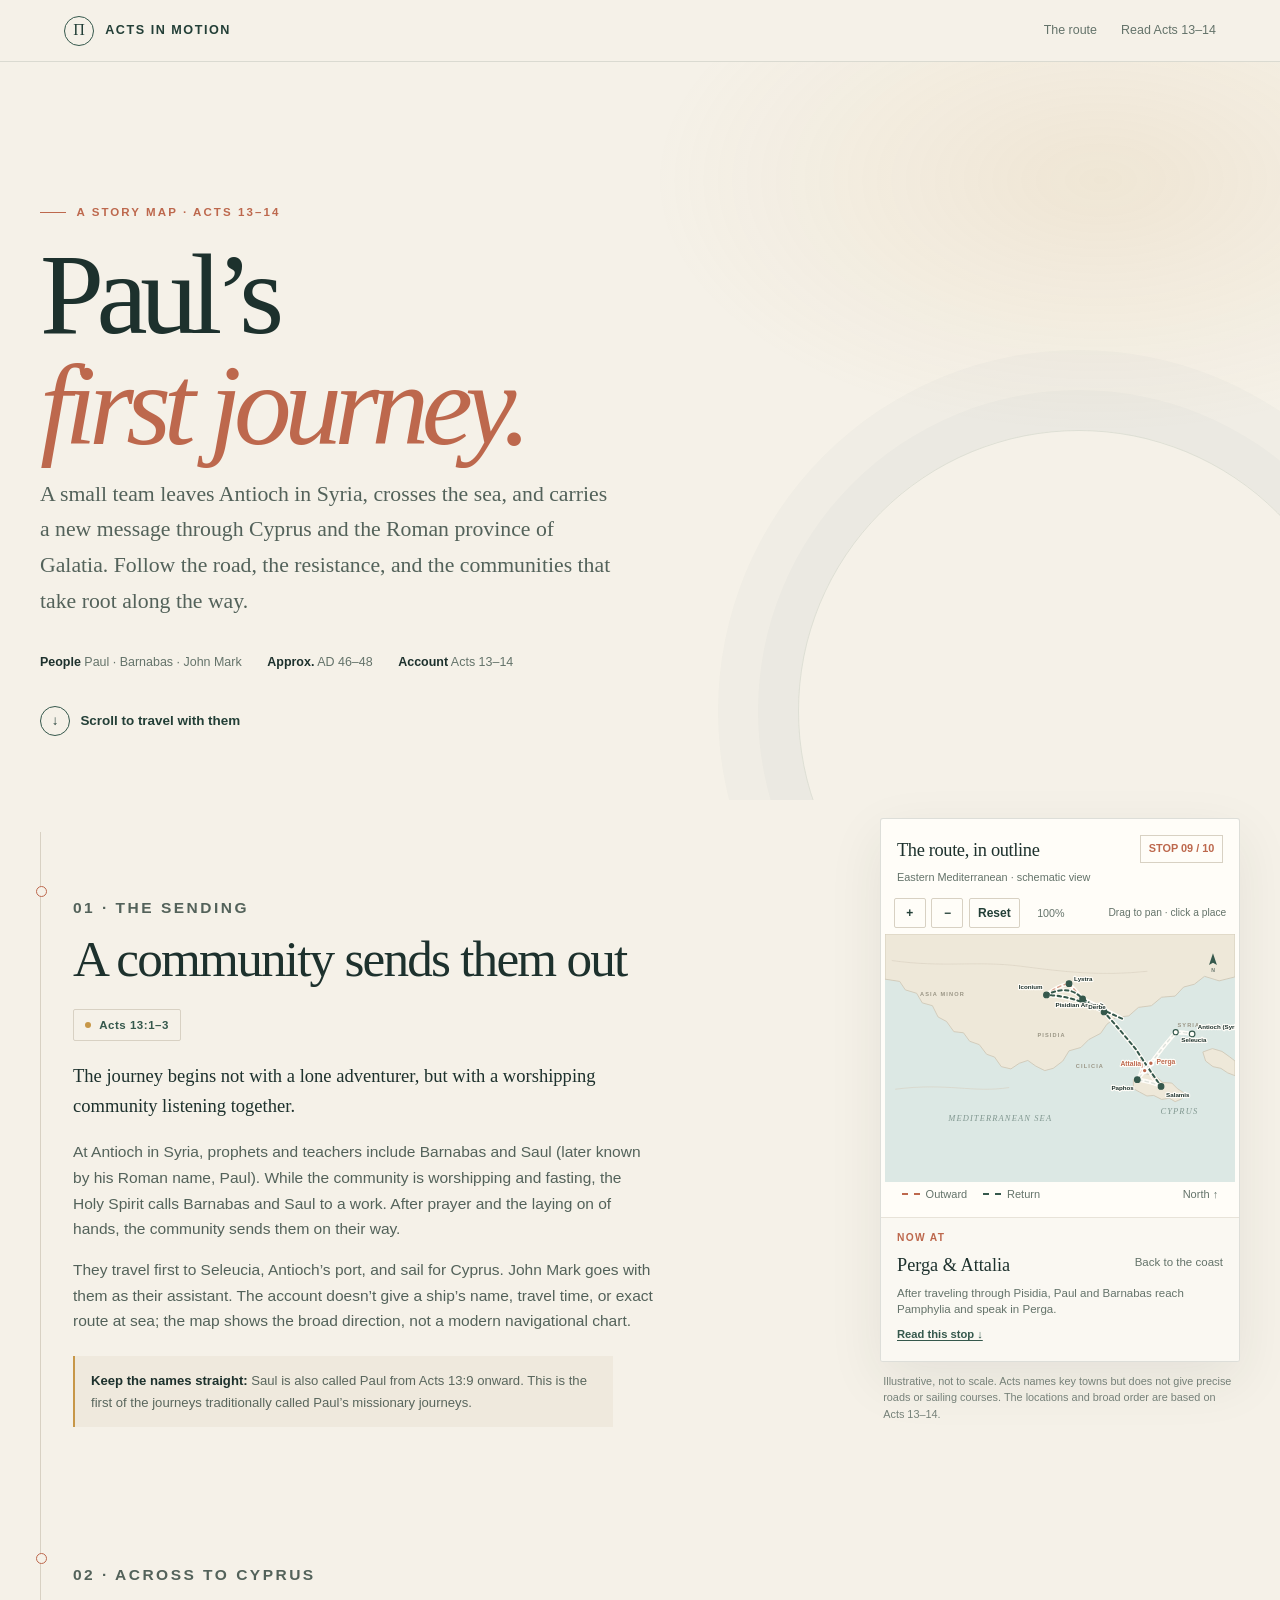
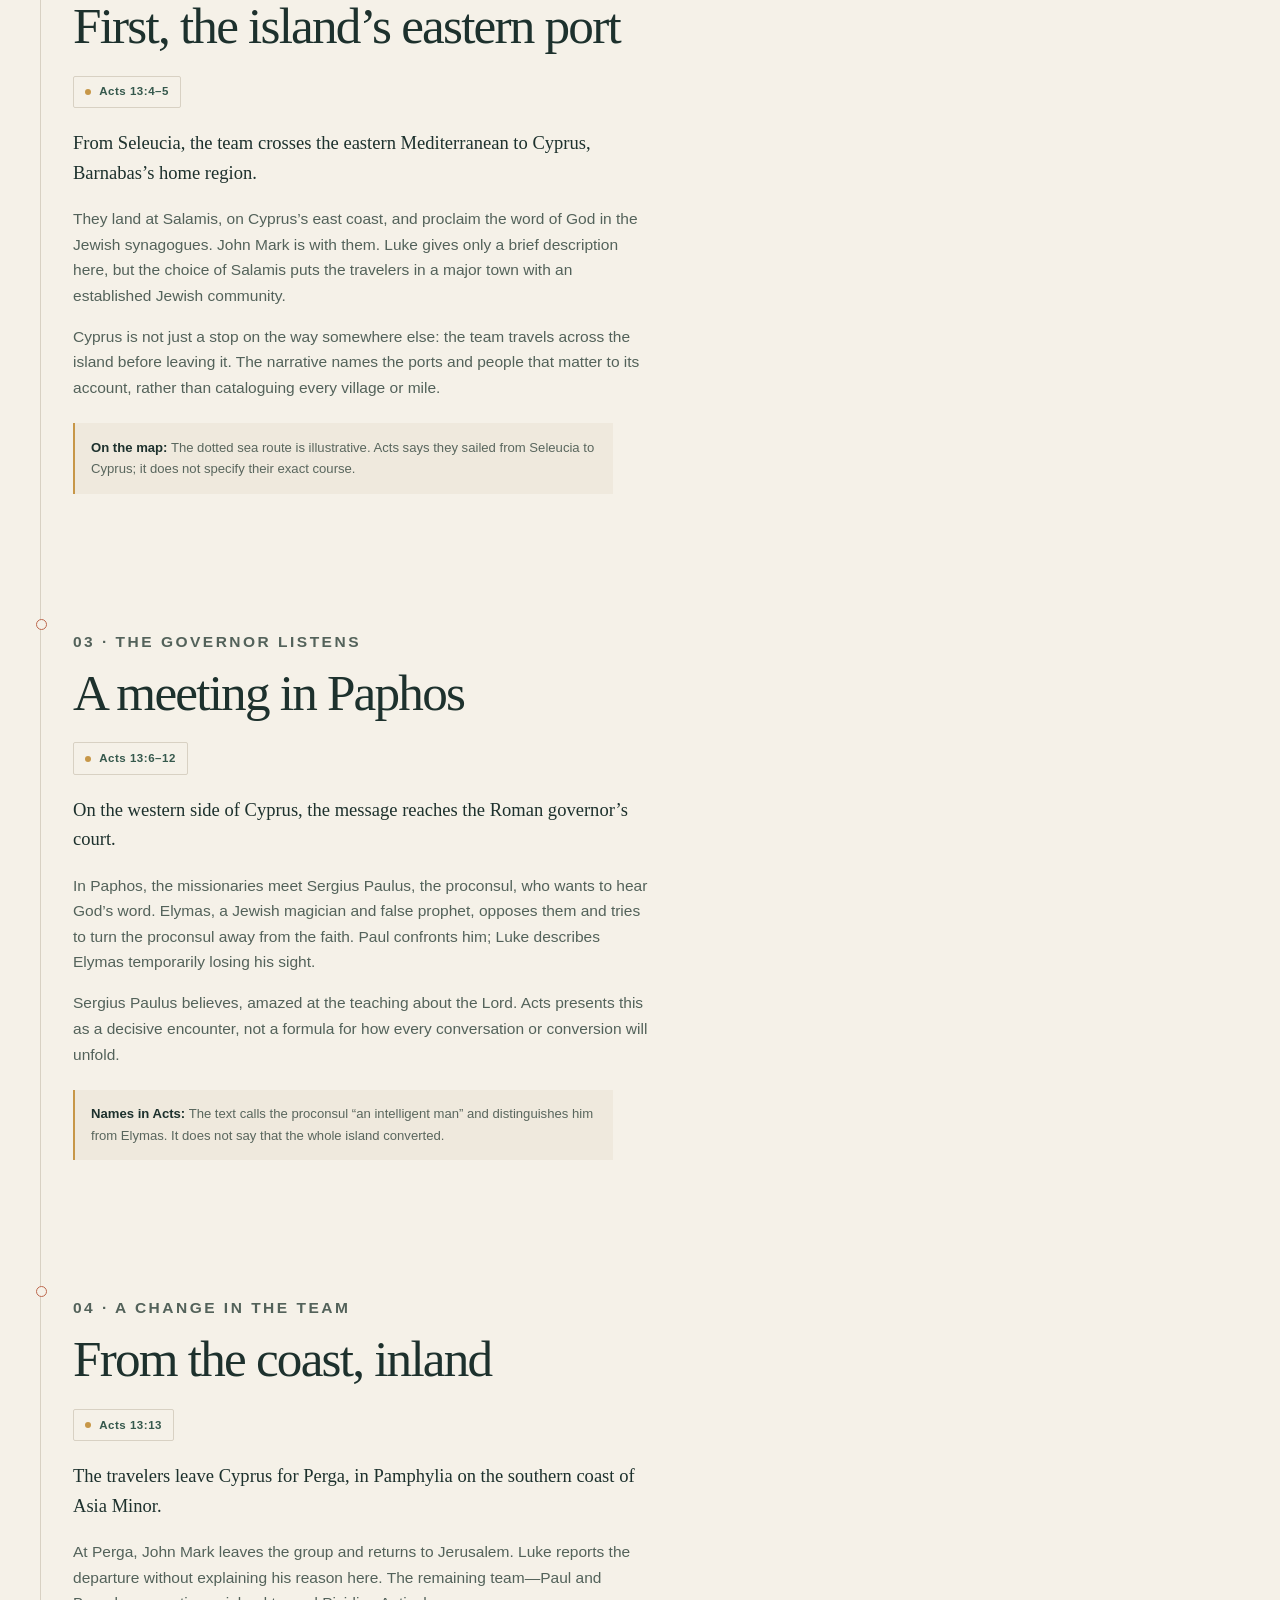
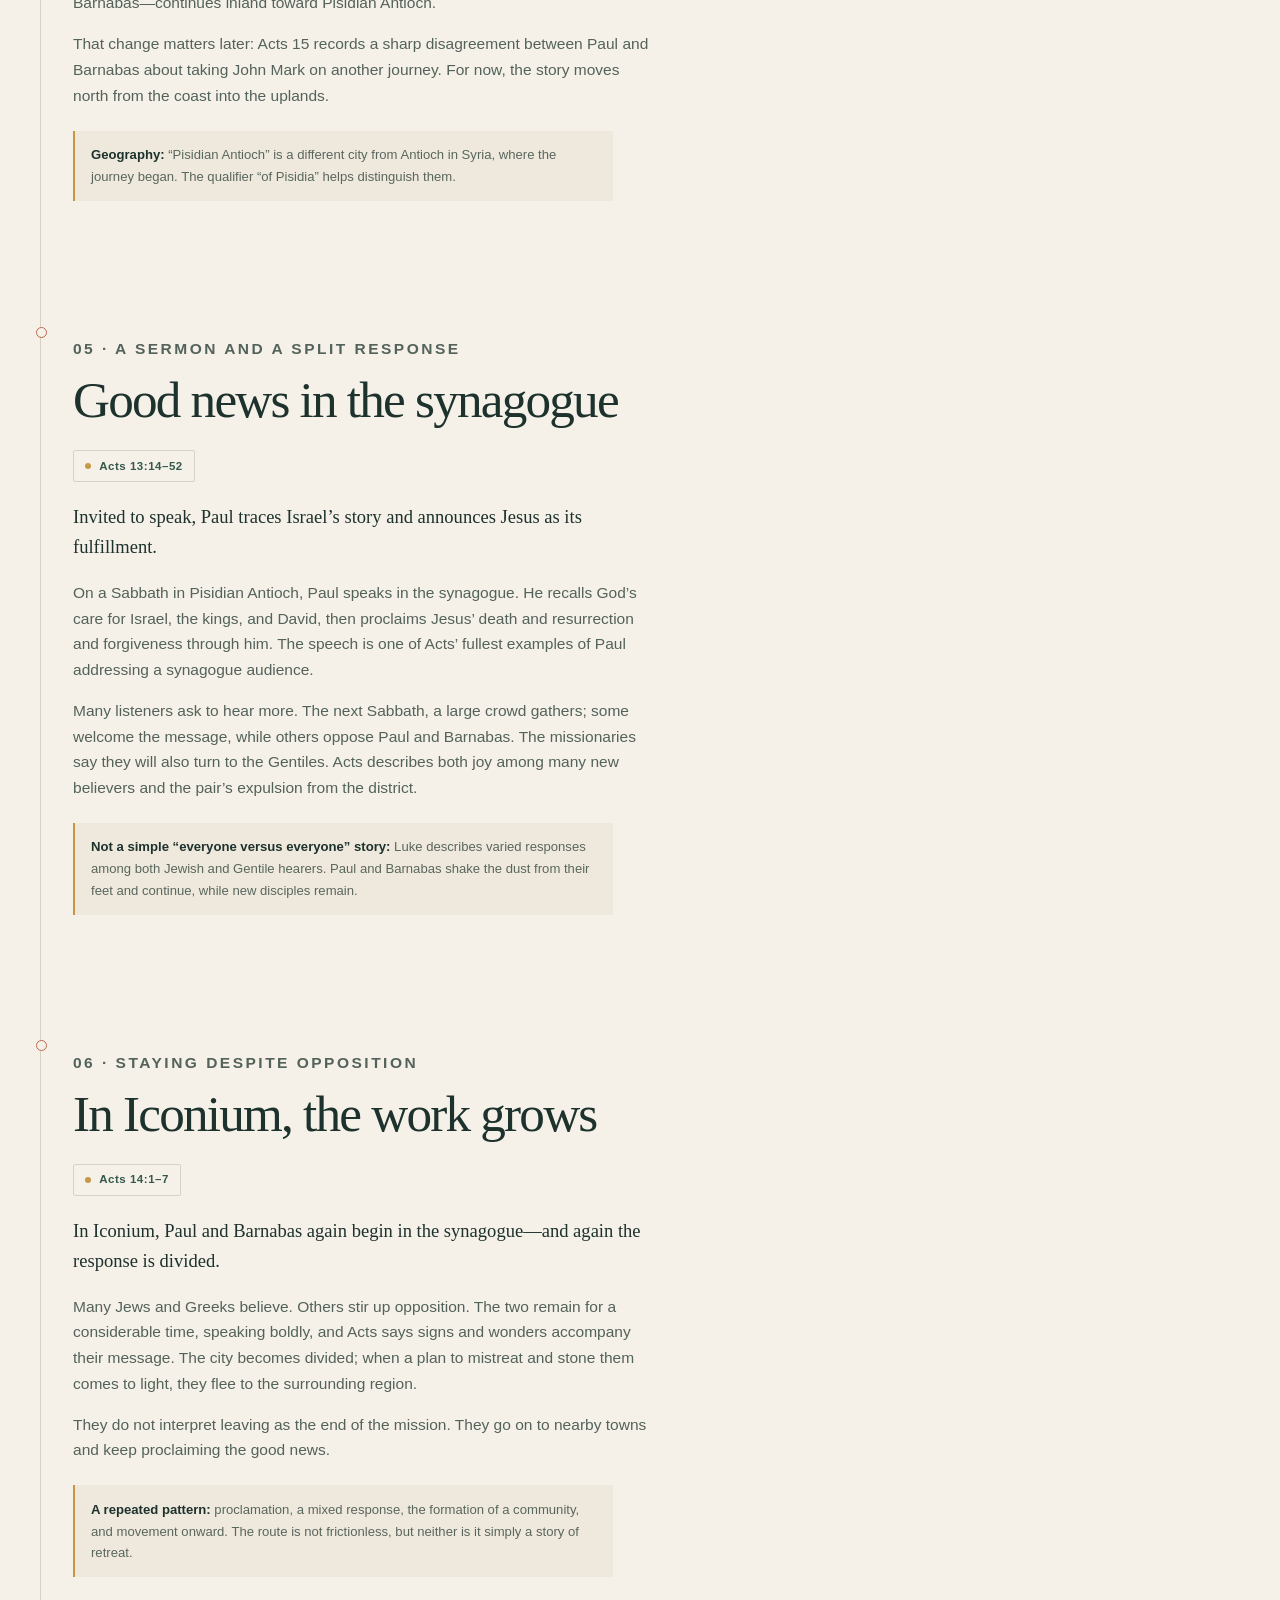
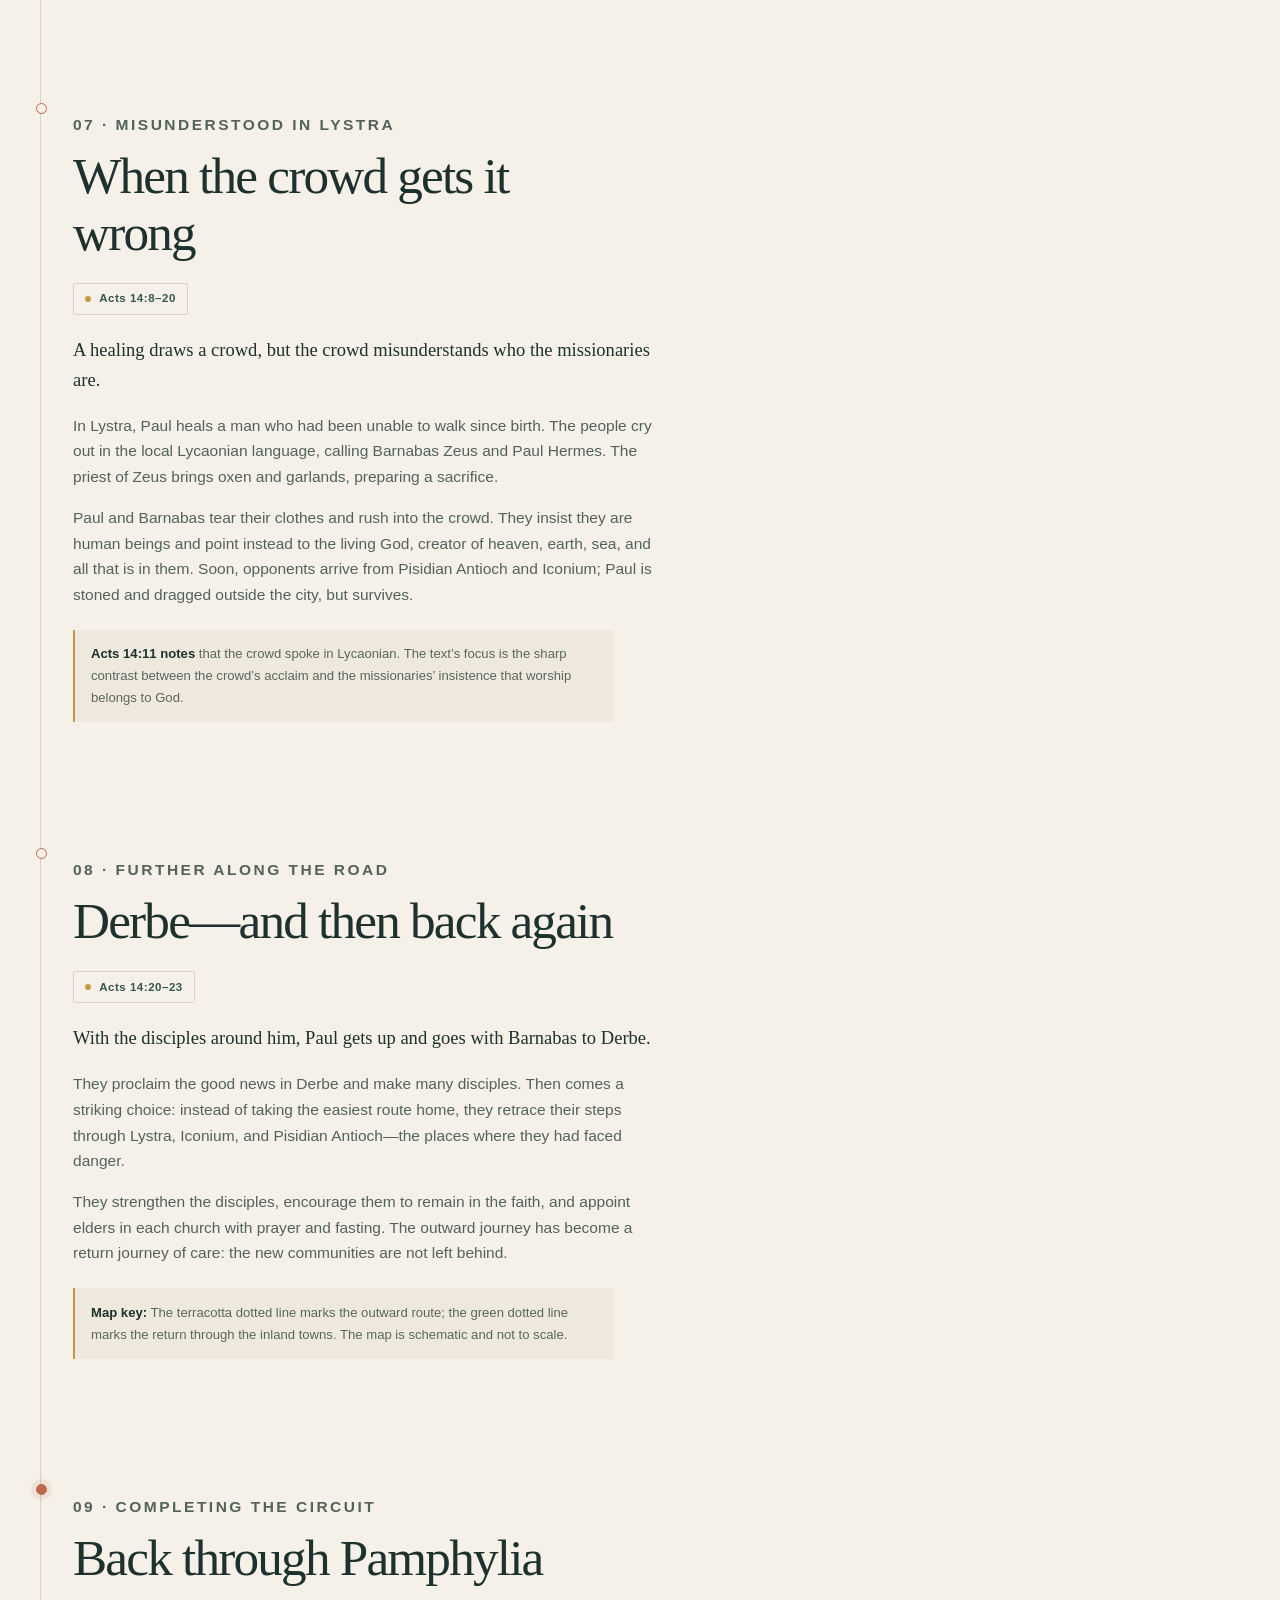
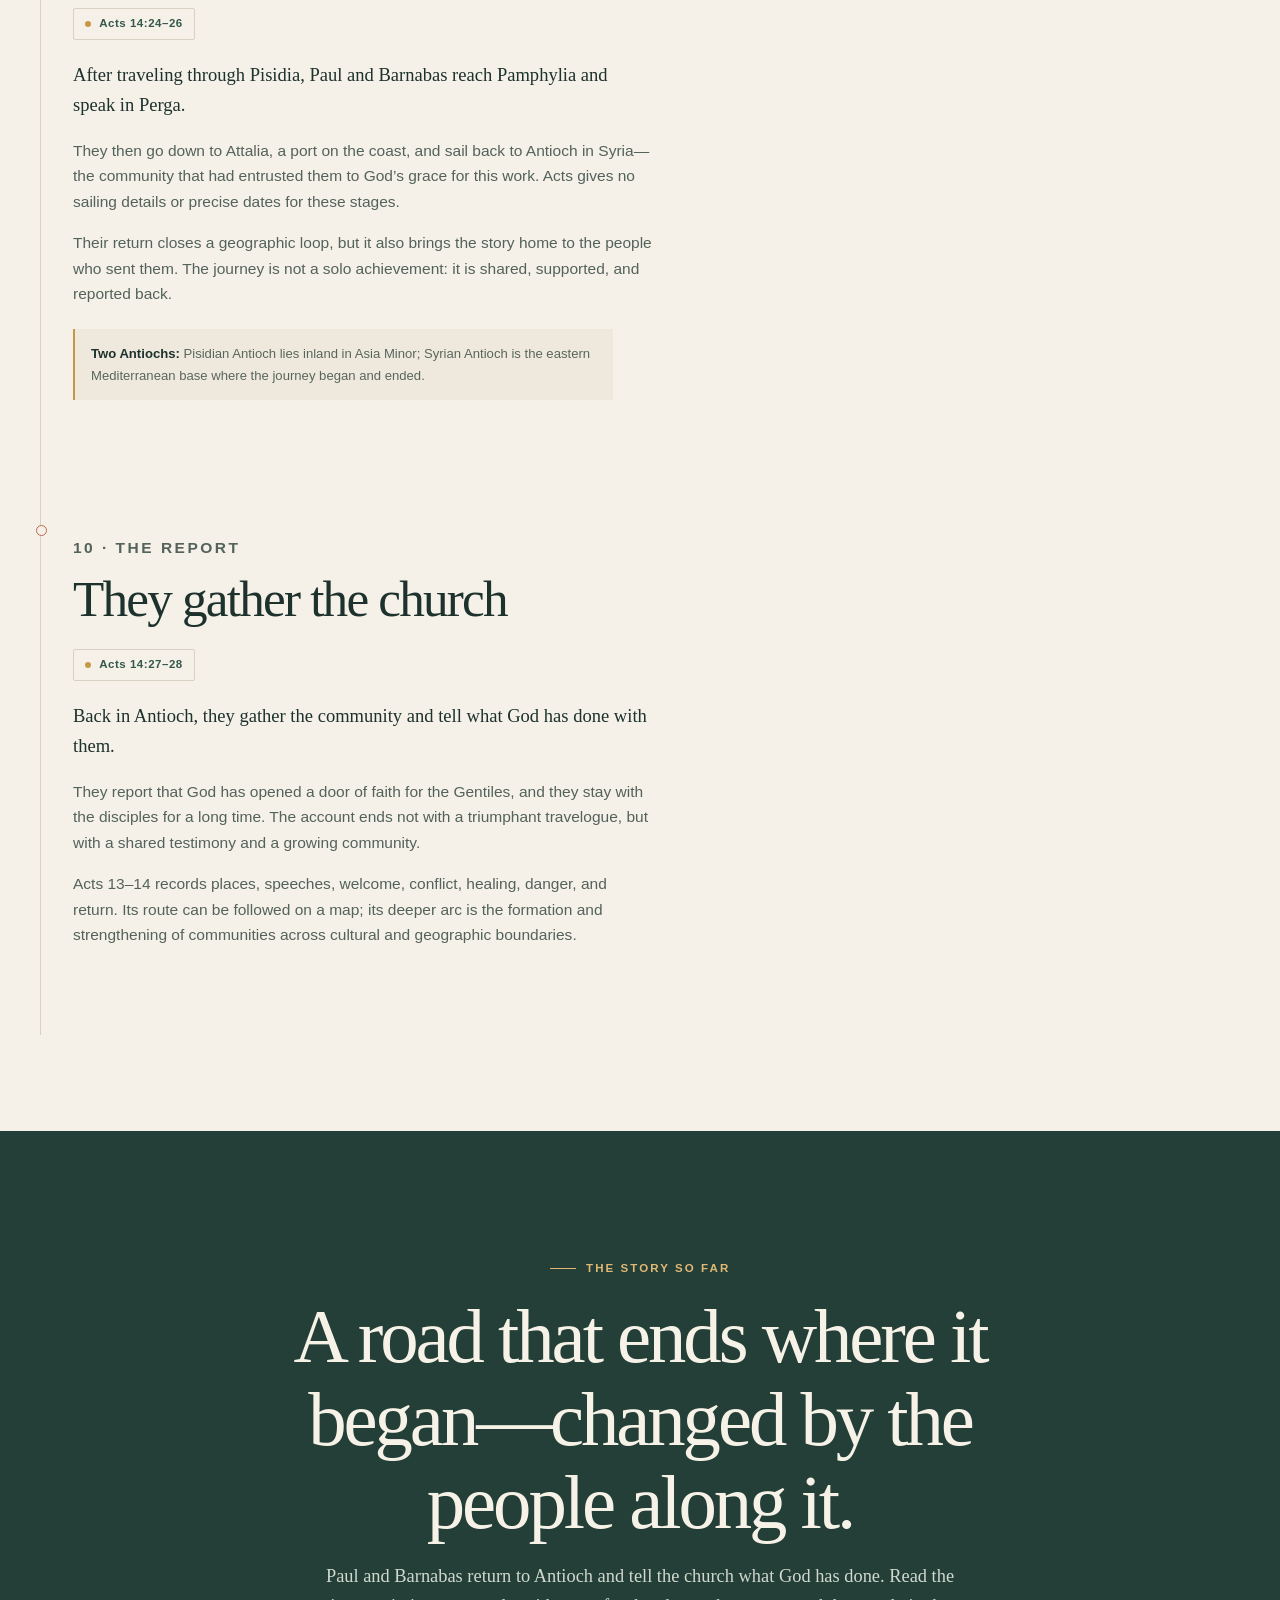
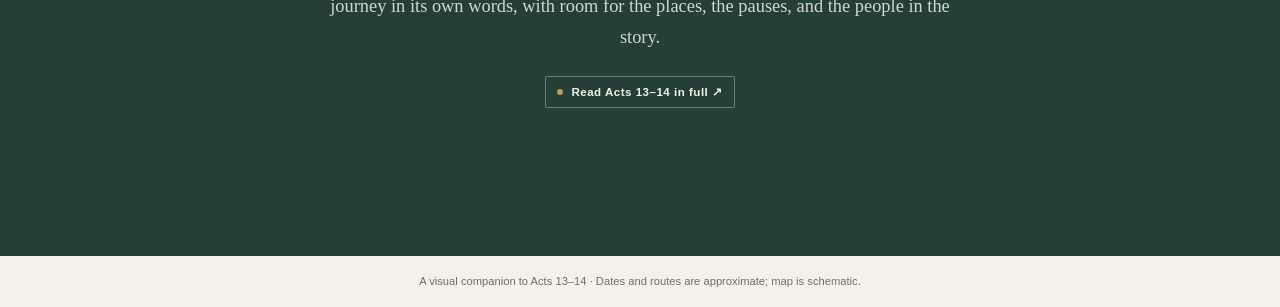
==== index.html @ 1d93464d "Publish the interactive story map" ====
<!doctype html>
<html lang="en">
<head>
  <meta charset="utf-8">
  <meta name="viewport" content="width=device-width, initial-scale=1">
  <meta name="theme-color" content="#f5f1e8">
  <meta name="description" content="Follow Paul and Barnabas on their first missionary journey through Cyprus and southern Galatia, as told in Acts 13–14.">
  <title>Paul’s First Journey — A Story Map</title>
  <style>
    :root {
      color-scheme: light;
      --paper: #f5f1e8;
      --paper-deep: #ebe4d6;
      --ink: #1d312d;
      --muted: #64736a;
      --green: #35584c;
      --green-dark: #233f37;
      --terra: #bd684d;
      --gold: #c79748;
      --sea: #dce8e4;
      --line: #d8d1c3;
      --white: #fffdf8;
      --serif: Georgia, "Times New Roman", serif;
      --sans: "Segoe UI", "Helvetica Neue", Arial, sans-serif;
    }

    * { box-sizing: border-box; }
    html { scroll-behavior: smooth; scroll-padding-top: 5rem; }
    body {
      margin: 0;
      background: var(--paper);
      color: var(--ink);
      font-family: var(--sans);
      line-height: 1.65;
      -webkit-font-smoothing: antialiased;
    }
    a { color: inherit; }
    button { font: inherit; }
    .skip-link {
      position: fixed;
      top: .75rem;
      left: .75rem;
      z-index: 20;
      padding: .65rem 1rem;
      transform: translateY(-160%);
      background: var(--ink);
      color: white;
    }
    .skip-link:focus { transform: none; }
    .topbar {
      position: sticky;
      z-index: 10;
      top: 0;
      display: flex;
      align-items: center;
      justify-content: space-between;
      min-height: 62px;
      padding: 0 clamp(1.2rem, 5vw, 5rem);
      border-bottom: 1px solid rgba(29, 49, 45, .12);
      background: rgba(245, 241, 232, .94);
      backdrop-filter: blur(12px);
    }
    .brand {
      display: flex;
      gap: .7rem;
      align-items: center;
      color: var(--green-dark);
      font-size: .79rem;
      font-weight: 750;
      letter-spacing: .12em;
      text-decoration: none;
      text-transform: uppercase;
    }
    .brand-mark {
      display: grid;
      width: 30px;
      height: 30px;
      place-items: center;
      border: 1px solid var(--green);
      border-radius: 50%;
      font-family: var(--serif);
      font-size: 1rem;
      font-weight: 400;
      letter-spacing: 0;
    }
    .topbar nav { display: flex; gap: 1.5rem; }
    .topbar nav a {
      color: var(--muted);
      font-size: .78rem;
      text-decoration: none;
    }
    .topbar nav a:hover, .topbar nav a:focus-visible { color: var(--terra); }

    .hero {
      position: relative;
      overflow: hidden;
      padding: clamp(4.5rem, 11vw, 9.5rem) max(1.25rem, calc((100vw - 1200px) / 2)) 4rem;
      background:
        radial-gradient(ellipse at 86% 16%, rgba(199, 151, 72, .12), transparent 28rem),
        var(--paper);
    }
    .hero::after {
      position: absolute;
      right: -5rem;
      bottom: -12rem;
      width: 35rem;
      height: 35rem;
      border: 1px solid rgba(53, 88, 76, .12);
      border-radius: 50%;
      box-shadow: 0 0 0 2.5rem rgba(53, 88, 76, .025), 0 0 0 5rem rgba(53, 88, 76, .025);
      content: "";
      pointer-events: none;
    }
    .eyebrow {
      display: flex;
      gap: .65rem;
      align-items: center;
      margin: 0 0 1.1rem;
      color: var(--terra);
      font-size: .72rem;
      font-weight: 800;
      letter-spacing: .18em;
      text-transform: uppercase;
    }
    .eyebrow::before { width: 26px; height: 1px; background: currentColor; content: ""; }
    h1, h2, h3, p { margin-top: 0; }
    h1, h2, h3 { font-family: var(--serif); font-weight: 400; }
    h1 {
      max-width: 860px;
      margin-bottom: 1rem;
      font-size: clamp(3.5rem, 9vw, 7.7rem);
      letter-spacing: -.065em;
      line-height: .96;
    }
    h1 span { color: var(--terra); font-style: italic; }
    .hero-intro {
      max-width: 580px;
      margin-bottom: 2rem;
      color: #53625a;
      font-family: var(--serif);
      font-size: clamp(1.1rem, 2vw, 1.36rem);
      line-height: 1.65;
    }
    .hero-meta { display: flex; flex-wrap: wrap; gap: .65rem 1.6rem; color: var(--muted); font-size: .78rem; }
    .hero-meta strong { color: var(--ink); font-weight: 700; }
    .begin-link {
      display: inline-flex;
      gap: .65rem;
      align-items: center;
      margin-top: 2.1rem;
      color: var(--green-dark);
      font-size: .84rem;
      font-weight: 750;
      text-decoration: none;
    }
    .begin-link span { display: grid; width: 30px; height: 30px; place-items: center; border: 1px solid var(--green); border-radius: 50%; }

    .journey-layout {
      display: grid;
      grid-template-columns: minmax(0, 1.3fr) minmax(265px, .75fr);
      gap: clamp(1.75rem, 4vw, 4rem);
      width: min(1200px, calc(100% - 3rem));
      margin: 0 auto;
      align-items: start;
    }
    .chapters { padding: 2rem 0 6rem; }
    .chapter {
      position: relative;
      min-height: 64vh;
      padding: clamp(2.5rem, 7vh, 5.5rem) 0 clamp(3rem, 8vh, 6.5rem) 2rem;
      border-left: 1px solid var(--line);
      scroll-margin-top: 5.5rem;
    }
    .chapter:last-child { min-height: 50vh; }
    .chapter::before {
      position: absolute;
      top: 3.35rem;
      left: -5px;
      width: 9px;
      height: 9px;
      border: 1px solid var(--terra);
      border-radius: 50%;
      background: var(--paper);
      content: "";
      transition: background .25s, box-shadow .25s;
    }
    .chapter.is-active::before { background: var(--terra); box-shadow: 0 0 0 5px rgba(189, 104, 77, .12); }
    .chapter-number { margin-bottom: .65rem; color: var(--terra); font-size: .7rem; font-weight: 800; letter-spacing: .16em; text-transform: uppercase; }
    .chapter h2 { max-width: 560px; margin-bottom: 1rem; font-size: clamp(2rem, 4vw, 3.25rem); letter-spacing: -.035em; line-height: 1.1; }
    .chapter p { max-width: 580px; color: #53625a; font-size: .97rem; }
    .chapter .lead { color: var(--ink); font-family: var(--serif); font-size: 1.16rem; line-height: 1.6; }
    .scripture {
      display: inline-flex;
      align-items: center;
      gap: .5rem;
      margin: .35rem 0 1.25rem;
      padding: .35rem .7rem;
      border: 1px solid var(--line);
      border-radius: 2px;
      color: var(--green);
      font-size: .72rem;
      font-weight: 750;
      letter-spacing: .045em;
      text-decoration: none;
    }
    .scripture::before { width: 6px; height: 6px; border-radius: 50%; background: var(--gold); content: ""; }
    .scripture:hover { border-color: var(--green); }
    .note {
      max-width: 540px;
      margin-top: 1.4rem;
      padding: .85rem 1rem;
      border-left: 2px solid var(--gold);
      background: rgba(235, 228, 214, .55);
      color: #59665d;
      font-size: .82rem;
    }
    .note strong { color: var(--ink); }

    .map-column { position: sticky; top: 78px; width: 100%; max-width: 360px; justify-self: end; padding: 1.1rem 0 2rem; }
    .map-card {
      overflow: hidden;
      border: 1px solid rgba(29, 49, 45, .15);
      border-radius: 3px;
      background: var(--white);
      box-shadow: 0 18px 55px rgba(43, 53, 44, .08);
    }
    .map-heading { display: flex; justify-content: space-between; gap: .6rem; align-items: flex-start; padding: 1rem 1rem .5rem; }
    .map-heading h2 { margin: 0; font-size: 1.15rem; letter-spacing: -.02em; }
    .map-heading p { margin: .2rem 0 0; color: var(--muted); font-size: .68rem; }
    .map-counter { padding: .25rem .48rem; border: 1px solid var(--line); color: var(--terra); font-size: .68rem; font-weight: 800; white-space: nowrap; }
    .map-compact-place { display: none; max-width: 10rem; overflow: hidden; color: var(--muted); font-size: .7rem; text-overflow: ellipsis; white-space: nowrap; }
    .map-body[hidden] { display: none; }
    .map-controls { display: flex; gap: .35rem; align-items: center; padding: .25rem .8rem .35rem; }
    .map-controls button, .map-toggle {
      min-width: 32px;
      min-height: 30px;
      padding: .25rem .5rem;
      border: 1px solid var(--line);
      border-radius: 2px;
      background: var(--white);
      color: var(--green-dark);
      cursor: pointer;
      font-size: .75rem;
      font-weight: 700;
    }
    .map-controls button:hover, .map-toggle:hover { border-color: var(--green); background: #f3f5ef; }
    .map-controls button:focus-visible, .map-toggle:focus-visible, .map-pin:focus-visible { outline: 3px solid var(--gold); outline-offset: 2px; }
    .map-controls .zoom-level { min-width: 3.2rem; color: var(--muted); font-size: .67rem; text-align: center; }
    .map-controls .map-help { margin-left: auto; color: var(--muted); font-size: .64rem; }
    .map-toggle { display: none; min-width: auto; white-space: nowrap; }
    .map-viewport { padding: 0 .25rem; overflow: hidden; }
    .map-viewport svg { display: block; width: 100%; height: auto; }
    .land { fill: #eee8d9; stroke: #cfc7b5; stroke-width: 1.5; }
    .coast-detail { fill: none; stroke: #d7cebd; stroke-width: 1; }
    .water-label { fill: #809790; font-family: var(--serif); font-size: 15px; font-style: italic; letter-spacing: 2px; }
    .region-label { fill: #9a9585; font-family: var(--sans); font-size: 10px; font-weight: 700; letter-spacing: 2px; }
    .route-under { fill: none; stroke: #fffdf8; stroke-linecap: round; stroke-linejoin: round; stroke-width: 7; }
    .route-line { fill: none; stroke: var(--terra); stroke-dasharray: 6 6; stroke-linecap: round; stroke-linejoin: round; stroke-width: 2.5; }
    .route-part { opacity: .16; transition: opacity .3s, stroke-width .3s; }
    .route-part.is-past { opacity: .62; }
    .route-part.is-active { opacity: 1; stroke-width: 3.6; }
    .route-return { stroke: var(--green); }
    .route-return.is-active { stroke-width: 3.6; }
    .map-pin { cursor: pointer; }
    .map-pin circle { fill: var(--white); stroke: var(--green); stroke-width: 2; transition: fill .2s, r .2s; }
    .map-pin.is-active circle { fill: var(--terra); stroke: white; stroke-width: 3; }
    .map-pin.is-past circle { fill: var(--green); }
    .map-pin text { fill: var(--ink); font-family: var(--sans); font-size: 11px; font-weight: 700; paint-order: stroke; stroke: var(--white); stroke-linejoin: round; stroke-width: 4px; }
    .map-pin.is-active text { fill: var(--terra); font-size: 12px; }
    .map-caption { display: flex; justify-content: space-between; gap: .8rem; align-items: center; padding: .15rem 1.3rem .9rem; color: var(--muted); font-size: .69rem; }
    .legend { display: flex; gap: 1rem; align-items: center; }
    .legend-item { display: inline-flex; gap: .36rem; align-items: center; }
    .legend-line { width: 18px; border-top: 2px dashed var(--terra); }
    .legend-line.return { border-color: var(--green); }
    .map-current { min-height: 78px; padding: .75rem 1rem .9rem; border-top: 1px solid #e8e3d9; background: #faf8f2; }
    .map-current small { display: block; margin-bottom: .15rem; color: var(--terra); font-size: .64rem; font-weight: 800; letter-spacing: .13em; text-transform: uppercase; }
    .map-current strong { font-family: var(--serif); font-size: 1.14rem; font-weight: 400; }
    .map-current span { float: right; padding-top: .2rem; color: var(--muted); font-size: .72rem; }
    .map-description { margin: .3rem 0 0; color: #64736a; font-size: .72rem; line-height: 1.45; }
    .map-read-link { display: inline-block; margin-top: .45rem; color: var(--green); font-size: .7rem; font-weight: 750; text-decoration-thickness: 1px; text-underline-offset: 2px; }
    .map-note { margin: .7rem .2rem 0; color: #758078; font-size: .68rem; line-height: 1.5; }

    .closing {
      padding: clamp(4rem, 10vw, 8rem) 1.5rem;
      background: var(--green-dark);
      color: #f7f2e7;
      text-align: center;
    }
    .closing .eyebrow { justify-content: center; color: #e2b875; }
    .closing h2 { max-width: 780px; margin: 0 auto 1rem; font-size: clamp(2.5rem, 6vw, 5rem); letter-spacing: -.04em; line-height: 1.08; }
    .closing > p:not(.eyebrow) { max-width: 650px; margin: 0 auto; color: #d1d9cf; font-family: var(--serif); font-size: 1.15rem; }
    .closing .scripture { margin-top: 1.5rem; border-color: rgba(255,255,255,.32); color: #f7f2e7; }
    .footer { padding: 1rem; color: var(--muted); font-size: .7rem; text-align: center; }
    .no-script { margin: 1rem; padding: .75rem; background: #fff3d4; color: #493c22; font-size: .85rem; }

    @media (max-width: 850px) {
      .hero { padding-top: 5.5rem; }
      .journey-layout { grid-template-columns: 1fr; gap: 0; width: min(650px, calc(100% - 2.5rem)); }
      .map-column { position: relative; top: auto; width: 100%; max-width: none; justify-self: stretch; z-index: 5; order: -1; padding: .35rem 0 .1rem; }
      .map-column.is-collapsed { position: sticky; top: 55px; }
      .map-card { box-shadow: 0 8px 24px rgba(43, 53, 44, .12); }
      .map-heading { align-items: center; padding: .45rem .7rem; }
      .map-heading h2 { font-size: .98rem; }
      .map-heading p { display: none; }
      .map-compact-place { display: inline-block; }
      .map-toggle { display: inline-block; }
      .map-viewport { max-height: 34vh; }
      .map-viewport svg { width: min(100%, 280px); max-height: 32vh; margin: 0 auto; }
      .map-caption { padding: 0 .8rem .45rem; font-size: .63rem; }
      .map-current { min-height: 0; padding: .55rem .8rem .65rem; }
      .map-current strong { font-size: .96rem; }
      .map-current span { font-size: .64rem; }
      .map-description { font-size: .68rem; }
      .map-note { display: none; }
      .chapters { padding-top: .5rem; }
      .chapter { min-height: 64vh; padding: 3rem 0 4rem 1.4rem; }
      .chapter::before { top: 3.45rem; }
    }
    @media (max-width: 520px) {
      .map-counter { display: none; }
      .map-controls .map-help { display: none; }
    }
    @media (max-width: 520px) {
      .topbar { min-height: 56px; padding: 0 1rem; }
      .topbar nav { gap: .8rem; }
      .topbar nav a { font-size: .7rem; }
      .brand { font-size: .68rem; }
      .brand-mark { width: 27px; height: 27px; }
      .hero { padding: 4.5rem 1.25rem 3.5rem; }
      h1 { font-size: clamp(3.15rem, 16vw, 5rem); }
      .hero-meta { gap: .4rem 1rem; font-size: .72rem; }
      .map-column { top: 50px; }
      .map-viewport { max-height: 32vh; }
      .map-viewport svg { max-height: 32vh; }
      .legend { gap: .6rem; }
      .chapter { min-height: 66vh; }
      .chapter p { font-size: .92rem; }
    }
    @media (prefers-reduced-motion: reduce) {
      *, *::before, *::after { scroll-behavior: auto !important; transition-duration: .01ms !important; }
    }
  </style>
</head>
<body>
  <a class="skip-link" href="#journey">Skip to the journey</a>
  <header class="topbar">
    <a class="brand" href="#top" aria-label="Paul’s First Journey, top of page"><span class="brand-mark">π</span> Acts in motion</a>
    <nav aria-label="Page navigation">
      <a href="#journey">The route</a>
      <a href="#reading">Read Acts 13–14</a>
    </nav>
  </header>

  <main id="top">
    <section class="hero" aria-labelledby="page-title">
      <p class="eyebrow">A story map · Acts 13–14</p>
      <h1 id="page-title">Paul’s<br><span>first journey.</span></h1>
      <p class="hero-intro">A small team leaves Antioch in Syria, crosses the sea, and carries a new message through Cyprus and the Roman province of Galatia. Follow the road, the resistance, and the communities that take root along the way.</p>
      <div class="hero-meta" aria-label="Journey details">
        <span><strong>People</strong> Paul · Barnabas · John Mark</span>
        <span><strong>Approx.</strong> AD 46–48</span>
        <span><strong>Account</strong> Acts 13–14</span>
      </div>
      <a class="begin-link" href="#journey"><span aria-hidden="true">↓</span> Scroll to travel with them</a>
    </section>

    <section class="journey-layout" id="journey" aria-label="Journey map and story">
      <div class="chapters">
        <article class="chapter is-active" id="chapter-1" data-stop="1" data-place="Antioch in Syria" data-region="Departure · Syria">
          <p class="chapter-number">01 · The sending</p>
          <h2>A community sends them out</h2>
          <a class="scripture" href="https://www.biblegateway.com/passage/?search=Acts%2013%3A1-3&version=NRSVUE" target="_blank" rel="noopener noreferrer">Acts 13:1–3</a>
          <p class="lead">The journey begins not with a lone adventurer, but with a worshipping community listening together.</p>
          <p>At Antioch in Syria, prophets and teachers include Barnabas and Saul (later known by his Roman name, Paul). While the community is worshipping and fasting, the Holy Spirit calls Barnabas and Saul to a work. After prayer and the laying on of hands, the community sends them on their way.</p>
          <p>They travel first to Seleucia, Antioch’s port, and sail for Cyprus. John Mark goes with them as their assistant. The account doesn’t give a ship’s name, travel time, or exact route at sea; the map shows the broad direction, not a modern navigational chart.</p>
          <div class="note"><strong>Keep the names straight:</strong> Saul is also called Paul from Acts 13:9 onward. This is the first of the journeys traditionally called Paul’s missionary journeys.</div>
        </article>

        <article class="chapter" id="chapter-2" data-stop="2" data-place="Salamis · Cyprus" data-region="Arrival · Cyprus">
          <p class="chapter-number">02 · Across to Cyprus</p>
          <h2>First, the island’s eastern port</h2>
          <a class="scripture" href="https://www.biblegateway.com/passage/?search=Acts%2013%3A4-5&version=NRSVUE" target="_blank" rel="noopener noreferrer">Acts 13:4–5</a>
          <p class="lead">From Seleucia, the team crosses the eastern Mediterranean to Cyprus, Barnabas’s home region.</p>
          <p>They land at Salamis, on Cyprus’s east coast, and proclaim the word of God in the Jewish synagogues. John Mark is with them. Luke gives only a brief description here, but the choice of Salamis puts the travelers in a major town with an established Jewish community.</p>
          <p>Cyprus is not just a stop on the way somewhere else: the team travels across the island before leaving it. The narrative names the ports and people that matter to its account, rather than cataloguing every village or mile.</p>
          <div class="note"><strong>On the map:</strong> The dotted sea route is illustrative. Acts says they sailed from Seleucia to Cyprus; it does not specify their exact course.</div>
        </article>

        <article class="chapter" id="chapter-3" data-stop="3" data-place="Paphos · Cyprus" data-region="The western coast">
          <p class="chapter-number">03 · The governor listens</p>
          <h2>A meeting in Paphos</h2>
          <a class="scripture" href="https://www.biblegateway.com/passage/?search=Acts%2013%3A6-12&version=NRSVUE" target="_blank" rel="noopener noreferrer">Acts 13:6–12</a>
          <p class="lead">On the western side of Cyprus, the message reaches the Roman governor’s court.</p>
          <p>In Paphos, the missionaries meet Sergius Paulus, the proconsul, who wants to hear God’s word. Elymas, a Jewish magician and false prophet, opposes them and tries to turn the proconsul away from the faith. Paul confronts him; Luke describes Elymas temporarily losing his sight.</p>
          <p>Sergius Paulus believes, amazed at the teaching about the Lord. Acts presents this as a decisive encounter, not a formula for how every conversation or conversion will unfold.</p>
          <div class="note"><strong>Names in Acts:</strong> The text calls the proconsul “an intelligent man” and distinguishes him from Elymas. It does not say that the whole island converted.</div>
        </article>

        <article class="chapter" id="chapter-4" data-stop="4" data-place="Perga · Pamphylia" data-region="Across to Asia Minor">
          <p class="chapter-number">04 · A change in the team</p>
          <h2>From the coast, inland</h2>
          <a class="scripture" href="https://www.biblegateway.com/passage/?search=Acts%2013%3A13&version=NRSVUE" target="_blank" rel="noopener noreferrer">Acts 13:13</a>
          <p class="lead">The travelers leave Cyprus for Perga, in Pamphylia on the southern coast of Asia Minor.</p>
          <p>At Perga, John Mark leaves the group and returns to Jerusalem. Luke reports the departure without explaining his reason here. The remaining team—Paul and Barnabas—continues inland toward Pisidian Antioch.</p>
          <p>That change matters later: Acts 15 records a sharp disagreement between Paul and Barnabas about taking John Mark on another journey. For now, the story moves north from the coast into the uplands.</p>
          <div class="note"><strong>Geography:</strong> “Pisidian Antioch” is a different city from Antioch in Syria, where the journey began. The qualifier “of Pisidia” helps distinguish them.</div>
        </article>

        <article class="chapter" id="chapter-5" data-stop="5" data-place="Pisidian Antioch" data-region="The highlands · Galatia">
          <p class="chapter-number">05 · A sermon and a split response</p>
          <h2>Good news in the synagogue</h2>
          <a class="scripture" href="https://www.biblegateway.com/passage/?search=Acts%2013%3A14-52&version=NRSVUE" target="_blank" rel="noopener noreferrer">Acts 13:14–52</a>
          <p class="lead">Invited to speak, Paul traces Israel’s story and announces Jesus as its fulfillment.</p>
          <p>On a Sabbath in Pisidian Antioch, Paul speaks in the synagogue. He recalls God’s care for Israel, the kings, and David, then proclaims Jesus’ death and resurrection and forgiveness through him. The speech is one of Acts’ fullest examples of Paul addressing a synagogue audience.</p>
          <p>Many listeners ask to hear more. The next Sabbath, a large crowd gathers; some welcome the message, while others oppose Paul and Barnabas. The missionaries say they will also turn to the Gentiles. Acts describes both joy among many new believers and the pair’s expulsion from the district.</p>
          <div class="note"><strong>Not a simple “everyone versus everyone” story:</strong> Luke describes varied responses among both Jewish and Gentile hearers. Paul and Barnabas shake the dust from their feet and continue, while new disciples remain.</div>
        </article>

        <article class="chapter" id="chapter-6" data-stop="6" data-place="Iconium" data-region="A new city">
          <p class="chapter-number">06 · Staying despite opposition</p>
          <h2>In Iconium, the work grows</h2>
          <a class="scripture" href="https://www.biblegateway.com/passage/?search=Acts%2014%3A1-7&version=NRSVUE" target="_blank" rel="noopener noreferrer">Acts 14:1–7</a>
          <p class="lead">In Iconium, Paul and Barnabas again begin in the synagogue—and again the response is divided.</p>
          <p>Many Jews and Greeks believe. Others stir up opposition. The two remain for a considerable time, speaking boldly, and Acts says signs and wonders accompany their message. The city becomes divided; when a plan to mistreat and stone them comes to light, they flee to the surrounding region.</p>
          <p>They do not interpret leaving as the end of the mission. They go on to nearby towns and keep proclaiming the good news.</p>
          <div class="note"><strong>A repeated pattern:</strong> proclamation, a mixed response, the formation of a community, and movement onward. The route is not frictionless, but neither is it simply a story of retreat.</div>
        </article>

        <article class="chapter" id="chapter-7" data-stop="7" data-place="Lystra" data-region="The Lycaonian countryside">
          <p class="chapter-number">07 · Misunderstood in Lystra</p>
          <h2>When the crowd gets it wrong</h2>
          <a class="scripture" href="https://www.biblegateway.com/passage/?search=Acts%2014%3A8-20&version=NRSVUE" target="_blank" rel="noopener noreferrer">Acts 14:8–20</a>
          <p class="lead">A healing draws a crowd, but the crowd misunderstands who the missionaries are.</p>
          <p>In Lystra, Paul heals a man who had been unable to walk since birth. The people cry out in the local Lycaonian language, calling Barnabas Zeus and Paul Hermes. The priest of Zeus brings oxen and garlands, preparing a sacrifice.</p>
          <p>Paul and Barnabas tear their clothes and rush into the crowd. They insist they are human beings and point instead to the living God, creator of heaven, earth, sea, and all that is in them. Soon, opponents arrive from Pisidian Antioch and Iconium; Paul is stoned and dragged outside the city, but survives.</p>
          <div class="note"><strong>Acts 14:11 notes</strong> that the crowd spoke in Lycaonian. The text’s focus is the sharp contrast between the crowd’s acclaim and the missionaries’ insistence that worship belongs to God.</div>
        </article>

        <article class="chapter" id="chapter-8" data-stop="8" data-place="Derbe" data-region="The outward turning point">
          <p class="chapter-number">08 · Further along the road</p>
          <h2>Derbe—and then back again</h2>
          <a class="scripture" href="https://www.biblegateway.com/passage/?search=Acts%2014%3A20-23&version=NRSVUE" target="_blank" rel="noopener noreferrer">Acts 14:20–23</a>
          <p class="lead">With the disciples around him, Paul gets up and goes with Barnabas to Derbe.</p>
          <p>They proclaim the good news in Derbe and make many disciples. Then comes a striking choice: instead of taking the easiest route home, they retrace their steps through Lystra, Iconium, and Pisidian Antioch—the places where they had faced danger.</p>
          <p>They strengthen the disciples, encourage them to remain in the faith, and appoint elders in each church with prayer and fasting. The outward journey has become a return journey of care: the new communities are not left behind.</p>
          <div class="note"><strong>Map key:</strong> The terracotta dotted line marks the outward route; the green dotted line marks the return through the inland towns. The map is schematic and not to scale.</div>
        </article>

        <article class="chapter" id="chapter-9" data-stop="9" data-place="Perga & Attalia" data-region="Back to the coast">
          <p class="chapter-number">09 · Completing the circuit</p>
          <h2>Back through Pamphylia</h2>
          <a class="scripture" href="https://www.biblegateway.com/passage/?search=Acts%2014%3A24-26&version=NRSVUE" target="_blank" rel="noopener noreferrer">Acts 14:24–26</a>
          <p class="lead">After traveling through Pisidia, Paul and Barnabas reach Pamphylia and speak in Perga.</p>
          <p>They then go down to Attalia, a port on the coast, and sail back to Antioch in Syria—the community that had entrusted them to God’s grace for this work. Acts gives no sailing details or precise dates for these stages.</p>
          <p>Their return closes a geographic loop, but it also brings the story home to the people who sent them. The journey is not a solo achievement: it is shared, supported, and reported back.</p>
          <div class="note"><strong>Two Antiochs:</strong> Pisidian Antioch lies inland in Asia Minor; Syrian Antioch is the eastern Mediterranean base where the journey began and ended.</div>
        </article>

        <article class="chapter" id="chapter-10" data-stop="10" data-place="Antioch in Syria" data-region="Home · and the story continues">
          <p class="chapter-number">10 · The report</p>
          <h2>They gather the church</h2>
          <a class="scripture" href="https://www.biblegateway.com/passage/?search=Acts%2014%3A27-28&version=NRSVUE" target="_blank" rel="noopener noreferrer">Acts 14:27–28</a>
          <p class="lead">Back in Antioch, they gather the community and tell what God has done with them.</p>
          <p>They report that God has opened a door of faith for the Gentiles, and they stay with the disciples for a long time. The account ends not with a triumphant travelogue, but with a shared testimony and a growing community.</p>
          <p>Acts 13–14 records places, speeches, welcome, conflict, healing, danger, and return. Its route can be followed on a map; its deeper arc is the formation and strengthening of communities across cultural and geographic boundaries.</p>
        </article>
      </div>

      <aside class="map-column" aria-label="Interactive map of Paul's first journey">
        <div class="map-card">
          <div class="map-heading">
            <div><h2>The route, in outline</h2><p>Eastern Mediterranean · schematic view</p></div>
            <span class="map-counter" id="map-counter" aria-live="polite">STOP 01 / 10</span>
            <span class="map-compact-place" id="compact-place">Antioch in Syria</span>
            <button class="map-toggle" id="map-toggle" type="button" aria-expanded="true" aria-controls="map-body">Hide map</button>
          </div>
          <div class="map-body" id="map-body">
          <div class="map-controls" aria-label="Map controls">
            <button type="button" id="zoom-in" aria-label="Zoom in">+</button>
            <button type="button" id="zoom-out" aria-label="Zoom out">−</button>
            <button type="button" id="zoom-reset">Reset</button>
            <span class="zoom-level" id="zoom-level" aria-live="polite">100%</span>
            <span class="map-help">Drag to pan · click a place</span>
          </div>
          <div class="map-viewport">
            <svg viewBox="0 0 620 440" role="group" aria-labelledby="map-title map-desc">
              <title id="map-title">Schematic map of Paul and Barnabas’s first journey</title>
              <desc id="map-desc">The journey starts at Antioch in Syria, crosses to Cyprus, travels north to Pisidian Antioch, Iconium, Lystra, and Derbe, then returns through the inland towns and the coast to Syrian Antioch.</desc>
              <g id="map-art">
              <rect x="0" y="0" width="620" height="440" rx="2" fill="#dce8e4"/>
              <path class="land" d="M0 0H620V76L592 83 566 75 548 89 529 94 514 110 490 112 472 127 449 130 432 145 409 148 393 160 382 176 361 187 347 201 326 207 315 225 298 238 283 242 267 234 253 224 238 229 223 239 206 235 194 218 180 213 167 196 150 190 139 175 122 173 109 155 94 147 84 127 66 122 56 105 36 99 26 84 0 80Z"/>
              <path class="land" d="M440 258L460 247 480 252 492 263 508 264 518 274 529 281 526 292 514 297 504 291 490 293 476 286 464 287 451 280 440 274Z"/>
              <path class="land" d="M563 209L580 203 597 208 611 218 620 225V251L607 246 595 238 581 235 568 225Z"/>
              <path class="coast-detail" d="M12 47C103 60 162 47 240 57S382 75 465 66M18 275C111 263 155 282 220 272"/>
              <text class="water-label" x="112" y="331">MEDITERRANEAN SEA</text>
              <text class="water-label" x="488" y="318">CYPRUS</text>
              <text class="region-label" x="62" y="110">ASIA MINOR</text>
              <text class="region-label" x="270" y="183">PISIDIA</text>
              <text class="region-label" x="338" y="238">CILICIA</text>
              <text class="region-label" x="518" y="164">SYRIA</text>

              <g aria-hidden="true">
                <path class="route-under" d="M544 177 Q530 174 515 174"/>
                <path class="route-line route-part" data-route="1" d="M544 177 Q530 174 515 174"/>
                <path class="route-under" d="M515 174 Q493 199 471 229 Q460 242 489 270"/>
                <path class="route-line route-part" data-route="2" d="M515 174 Q493 199 471 229 Q460 242 489 270"/>
                <path class="route-under" d="M489 270 Q476 261 447 258"/>
                <path class="route-line route-part" data-route="3" d="M489 270 Q476 261 447 258"/>
                <path class="route-under" d="M447 258 Q465 236 445 205 Q420 174 388 138"/>
                <path class="route-line route-part" data-route="4" d="M447 258 Q465 236 445 205 Q420 174 388 138"/>
                <path class="route-under" d="M388 138 Q333 109 286 108"/>
                <path class="route-line route-part" data-route="5" d="M388 138 Q333 109 286 108"/>
                <path class="route-under" d="M286 108 Q306 91 326 88"/>
                <path class="route-line route-part" data-route="6" d="M286 108 Q306 91 326 88"/>
                <path class="route-under" d="M326 88 Q340 103 350 115"/>
                <path class="route-line route-part" data-route="7" d="M326 88 Q340 103 350 115"/>
                <path class="route-under" d="M350 115 Q387 132 420 150"/>
                <path class="route-line route-part" data-route="8" d="M350 115 Q387 132 420 150"/>
                <path class="route-under" d="M420 150 Q386 135 350 115 Q326 88 286 108 Q333 109 388 138 Q420 174 445 205 Q465 236 489 270"/>
                <path class="route-line route-return route-part" data-route="9" d="M420 150 Q386 135 350 115 Q326 88 286 108 Q333 109 388 138 Q420 174 445 205 Q465 236 489 270"/>
                <path class="route-under" d="M489 270 Q476 263 447 258 Q460 242 471 229"/>
                <path class="route-line route-return route-part" data-route="10" d="M489 270 Q476 263 447 258 Q460 242 471 229"/>
                <path class="route-under" d="M471 229 Q493 199 515 174 Q530 174 544 177"/>
                <path class="route-line route-return route-part" data-route="10" d="M471 229 Q493 199 515 174 Q530 174 544 177"/>
              </g>
              <g class="map-pin" data-pin="1 10" data-story="chapter-1" tabindex="0" role="button" aria-label="Antioch in Syria. Open the journey story." transform="translate(544 177)"><circle r="5"/><text x="10" y="-8">Antioch (Syria)</text></g>
              <g class="map-pin" data-pin="0" data-story="chapter-1" tabindex="0" role="button" aria-label="Seleucia. Open the departure story." transform="translate(515 174)"><circle r="4.5"/><text x="10" y="17">Seleucia</text></g>
              <g class="map-pin" data-pin="2" data-story="chapter-2" tabindex="0" role="button" aria-label="Salamis, Cyprus. Open the Cyprus story." transform="translate(489 270)"><circle r="5"/><text x="9" y="18">Salamis</text></g>
              <g class="map-pin" data-pin="3" data-story="chapter-3" tabindex="0" role="button" aria-label="Paphos, Cyprus. Open the governor story." transform="translate(447 258)"><circle r="5"/><text x="-46" y="19">Paphos</text></g>
              <g class="map-pin" data-pin="4 9" data-story="chapter-4" tabindex="0" role="button" aria-label="Perga. Open the coast and inland story." transform="translate(471 229)"><circle r="4.5"/><text x="10" y="2">Perga</text></g>
              <g class="map-pin" data-pin="5" data-story="chapter-5" tabindex="0" role="button" aria-label="Pisidian Antioch. Open the synagogue story." transform="translate(388 138)"><circle r="5"/><text x="-86" y="-9">Pisidian Antioch</text></g>
              <g class="map-pin" data-pin="6" data-story="chapter-6" tabindex="0" role="button" aria-label="Iconium. Open the Iconium story." transform="translate(286 108)"><circle r="5"/><text x="-49" y="-10">Iconium</text></g>
              <g class="map-pin" data-pin="7" data-story="chapter-7" tabindex="0" role="button" aria-label="Lystra. Open the Lystra story." transform="translate(326 88)"><circle r="5"/><text x="9" y="-4">Lystra</text></g>
              <g class="map-pin" data-pin="8" data-story="chapter-8" tabindex="0" role="button" aria-label="Derbe. Open the return journey story." transform="translate(350 115)"><circle r="5"/><text x="10" y="17">Derbe</text></g>
              <g class="map-pin" data-pin="9" data-story="chapter-9" tabindex="0" role="button" aria-label="Attalia. Open the return to Antioch story." transform="translate(460 242)"><circle r="4.5"/><text x="-43" y="-8">Attalia</text></g>
              <g transform="translate(574 34)" aria-hidden="true">
                <path d="M0 21L7 0 14 21 7 17Z" fill="#35584c"/>
                <text x="7" y="33" text-anchor="middle" fill="#64736a" font-family="Arial,sans-serif" font-size="9" font-weight="700">N</text>
              </g>
              </g>
            </svg>
          </div>
          <div class="map-caption">
            <div class="legend" aria-label="Map route legend"><span class="legend-item"><i class="legend-line"></i>Outward</span><span class="legend-item"><i class="legend-line return"></i>Return</span></div>
            <span>North ↑</span>
          </div>
          <div class="map-current" aria-live="polite" aria-atomic="true">
            <small>Now at</small>
            <strong id="current-place">Antioch in Syria</strong>
            <span id="current-region">Departure · Syria</span>
            <p class="map-description" id="map-description">A worshipping community sends Barnabas and Saul from Antioch toward Cyprus.</p>
            <a class="map-read-link" id="map-read-link" href="#chapter-1">Read this stop ↓</a>
          </div>
          </div>
        </div>
        <p class="map-note">Illustrative, not to scale. Acts names key towns but does not give precise roads or sailing courses. The locations and broad order are based on Acts 13–14.</p>
      </aside>
    </section>

    <section class="closing" id="reading" aria-labelledby="closing-title">
      <p class="eyebrow">The story so far</p>
      <h2 id="closing-title">A road that ends where it began—changed by the people along it.</h2>
      <p>Paul and Barnabas return to Antioch and tell the church what God has done. Read the journey in its own words, with room for the places, the pauses, and the people in the story.</p>
      <a class="scripture" href="https://www.biblegateway.com/passage/?search=Acts%2013-14&version=NRSVUE" target="_blank" rel="noopener noreferrer">Read Acts 13–14 in full ↗</a>
    </section>
  </main>
  <footer class="footer">A visual companion to Acts 13–14 · Dates and routes are approximate; map is schematic.</footer>
  <noscript><p class="no-script">The complete story is on this page. Turn on JavaScript to see the map update as you scroll.</p></noscript>
  <script>
    (function () {
      "use strict";
      var chapters = Array.prototype.slice.call(document.querySelectorAll(".chapter"));
      var pins = Array.prototype.slice.call(document.querySelectorAll("[data-pin]"));
      var routes = Array.prototype.slice.call(document.querySelectorAll("[data-route]"));
      var currentPlace = document.getElementById("current-place");
      var currentRegion = document.getElementById("current-region");
      var counter = document.getElementById("map-counter");
      var mapSvg = document.querySelector(".map-viewport svg");
      var zoomLabel = document.getElementById("zoom-level");
      var mapBody = document.getElementById("map-body");
      var mapToggle = document.getElementById("map-toggle");
      var mapDescription = document.getElementById("map-description");
      var mapReadLink = document.getElementById("map-read-link");
      var compactPlace = document.getElementById("compact-place");
      var activeIndex = -1;
      var zoom = 1;
      var viewX = 0;
      var viewY = 0;
      var viewWidth = 620;
      var viewHeight = 440;
      var drag = null;

      function activate(chapter) {
        var index = chapters.indexOf(chapter);
        if (index < 0 || index === activeIndex) return;
        activeIndex = index;
        chapters.forEach(function (item, itemIndex) {
          item.classList.toggle("is-active", itemIndex === index);
        });
        pins.forEach(function (pin) {
          var pinNumbers = pin.getAttribute("data-pin").split(" ").map(Number);
          var isActive = pinNumbers.indexOf(index + 1) !== -1;
          var isPast = pinNumbers.every(function (pinNumber) { return pinNumber > 0 && pinNumber < index + 1; });
          pin.classList.toggle("is-active", isActive);
          pin.classList.toggle("is-past", !isActive && isPast);
        });
        routes.forEach(function (route) {
          var routeNumber = Number(route.getAttribute("data-route"));
          route.classList.toggle("is-active", routeNumber === index + 1);
          route.classList.toggle("is-past", routeNumber < index + 1);
        });
        currentPlace.textContent = chapter.getAttribute("data-place");
        compactPlace.textContent = chapter.getAttribute("data-place");
        currentRegion.textContent = chapter.getAttribute("data-region");
        mapDescription.textContent = chapter.querySelector(".lead").textContent;
        mapReadLink.href = "#" + chapter.id;
        counter.textContent = "STOP " + String(index + 1).padStart(2, "0") + " / " + String(chapters.length).padStart(2, "0");
      }

      function renderMap() {
        viewWidth = 620 / zoom;
        viewHeight = 440 / zoom;
        viewX = Math.max(0, Math.min(620 - viewWidth, viewX));
        viewY = Math.max(0, Math.min(440 - viewHeight, viewY));
        mapSvg.setAttribute("viewBox", [viewX, viewY, viewWidth, viewHeight].join(" "));
        zoomLabel.textContent = Math.round(zoom * 100) + "%";
      }

      function setZoom(nextZoom, focusX, focusY) {
        var oldWidth = viewWidth;
        var oldHeight = viewHeight;
        var next = Math.max(1, Math.min(3, nextZoom));
        if (next === zoom) return;
        var relativeX = focusX === undefined ? .5 : focusX;
        var relativeY = focusY === undefined ? .5 : focusY;
        var centerX = viewX + oldWidth * relativeX;
        var centerY = viewY + oldHeight * relativeY;
        zoom = next;
        viewWidth = 620 / zoom;
        viewHeight = 440 / zoom;
        viewX = centerX - viewWidth * relativeX;
        viewY = centerY - viewHeight * relativeY;
        renderMap();
      }

      document.getElementById("zoom-in").addEventListener("click", function () { setZoom(zoom * 1.25); });
      document.getElementById("zoom-out").addEventListener("click", function () { setZoom(zoom / 1.25); });
      document.getElementById("zoom-reset").addEventListener("click", function () {
        zoom = 1;
        viewX = 0;
        viewY = 0;
        renderMap();
      });
      mapSvg.addEventListener("wheel", function (event) {
        event.preventDefault();
        var bounds = mapSvg.getBoundingClientRect();
        setZoom(zoom * (event.deltaY < 0 ? 1.15 : 1 / 1.15),
          (event.clientX - bounds.left) / bounds.width,
          (event.clientY - bounds.top) / bounds.height);
      }, { passive: false });
      mapSvg.addEventListener("pointerdown", function (event) {
        if (event.target.closest(".map-pin")) return;
        drag = { x: event.clientX, y: event.clientY, viewX: viewX, viewY: viewY };
        mapSvg.setPointerCapture(event.pointerId);
      });
      mapSvg.addEventListener("pointermove", function (event) {
        if (!drag) return;
        var bounds = mapSvg.getBoundingClientRect();
        viewX = drag.viewX - (event.clientX - drag.x) * viewWidth / bounds.width;
        viewY = drag.viewY - (event.clientY - drag.y) * viewHeight / bounds.height;
        renderMap();
      });
      mapSvg.addEventListener("pointerup", function () { drag = null; });
      mapSvg.addEventListener("pointercancel", function () { drag = null; });

      function openStoryFromPin(pin) {
        var chapter = document.getElementById(pin.getAttribute("data-story"));
        if (!chapter) return;
        chapter.scrollIntoView({ behavior: "smooth", block: "start" });
        chapter.setAttribute("tabindex", "-1");
        chapter.focus({ preventScroll: true });
      }
      pins.forEach(function (pin) {
        pin.addEventListener("click", function () { openStoryFromPin(pin); });
        pin.addEventListener("keydown", function (event) {
          if (event.key === "Enter" || event.key === " ") {
            event.preventDefault();
            openStoryFromPin(pin);
          }
        });
      });
      function setMapExpanded(expanded) {
        mapBody.hidden = !expanded;
        mapToggle.setAttribute("aria-expanded", String(expanded));
        mapToggle.textContent = expanded ? "Hide map" : "Show map";
        document.querySelector(".map-column").classList.toggle("is-collapsed",
          window.matchMedia("(max-width: 850px)").matches && !expanded);
      }
      mapToggle.addEventListener("click", function () {
        setMapExpanded(mapToggle.getAttribute("aria-expanded") !== "true");
      });
      var compactLayout = window.matchMedia("(max-width: 850px)");
      function updateMapLayout(event) { setMapExpanded(!event.matches); }
      updateMapLayout(compactLayout);
      if (compactLayout.addEventListener) compactLayout.addEventListener("change", updateMapLayout);
      else compactLayout.addListener(updateMapLayout);

      if ("IntersectionObserver" in window) {
        var observer = new IntersectionObserver(function (entries) {
          var visible = entries.filter(function (entry) { return entry.isIntersecting; });
          if (visible.length) {
            visible.sort(function (a, b) {
              return Math.abs(a.boundingClientRect.top) - Math.abs(b.boundingClientRect.top);
            });
            activate(visible[0].target);
          }
        }, { rootMargin: "-34% 0px -44% 0px", threshold: 0 });
        chapters.forEach(function (chapter) { observer.observe(chapter); });
      } else {
        window.addEventListener("scroll", function () {
          var nearest = chapters.reduce(function (best, chapter) {
            var distance = Math.abs(chapter.getBoundingClientRect().top - window.innerHeight * .42);
            return distance < best.distance ? { chapter: chapter, distance: distance } : best;
          }, { chapter: chapters[0], distance: Infinity });
          activate(nearest.chapter);
        }, { passive: true });
      }
    }());
  </script>
</body>
</html>
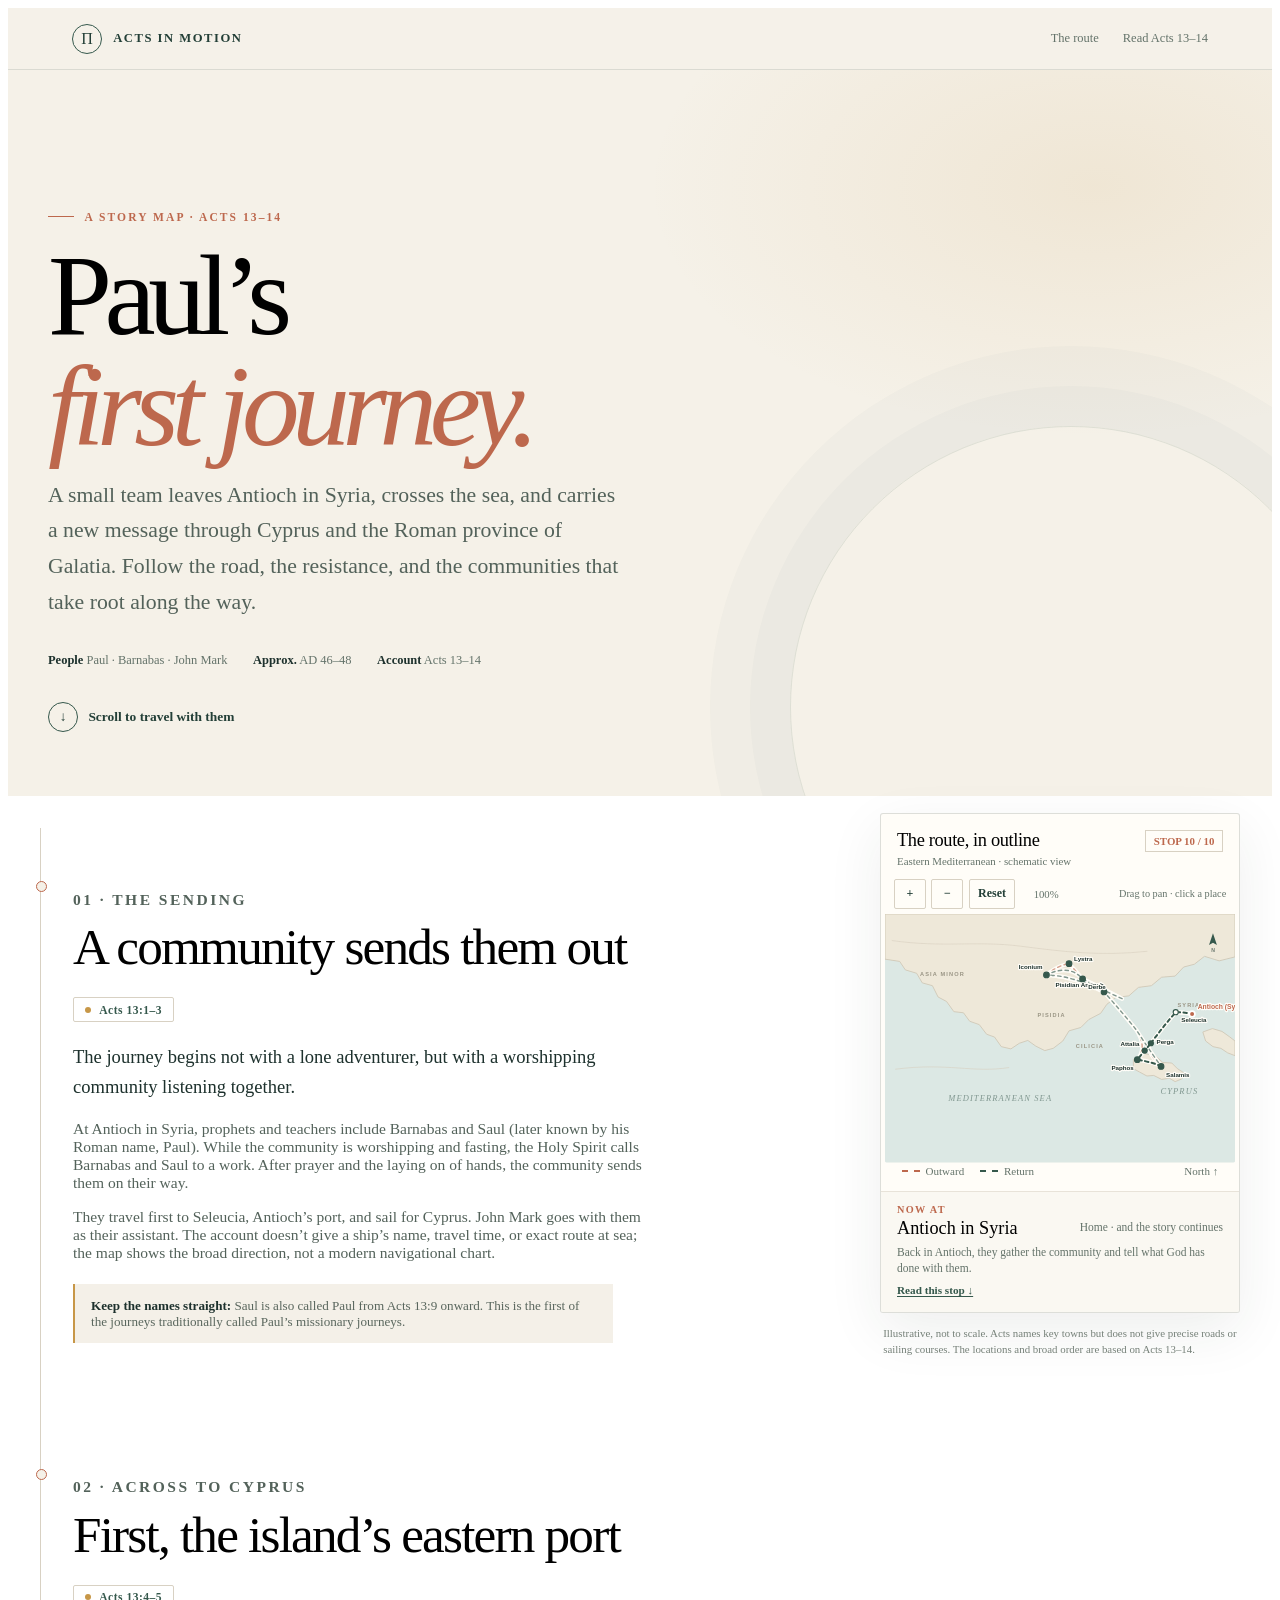
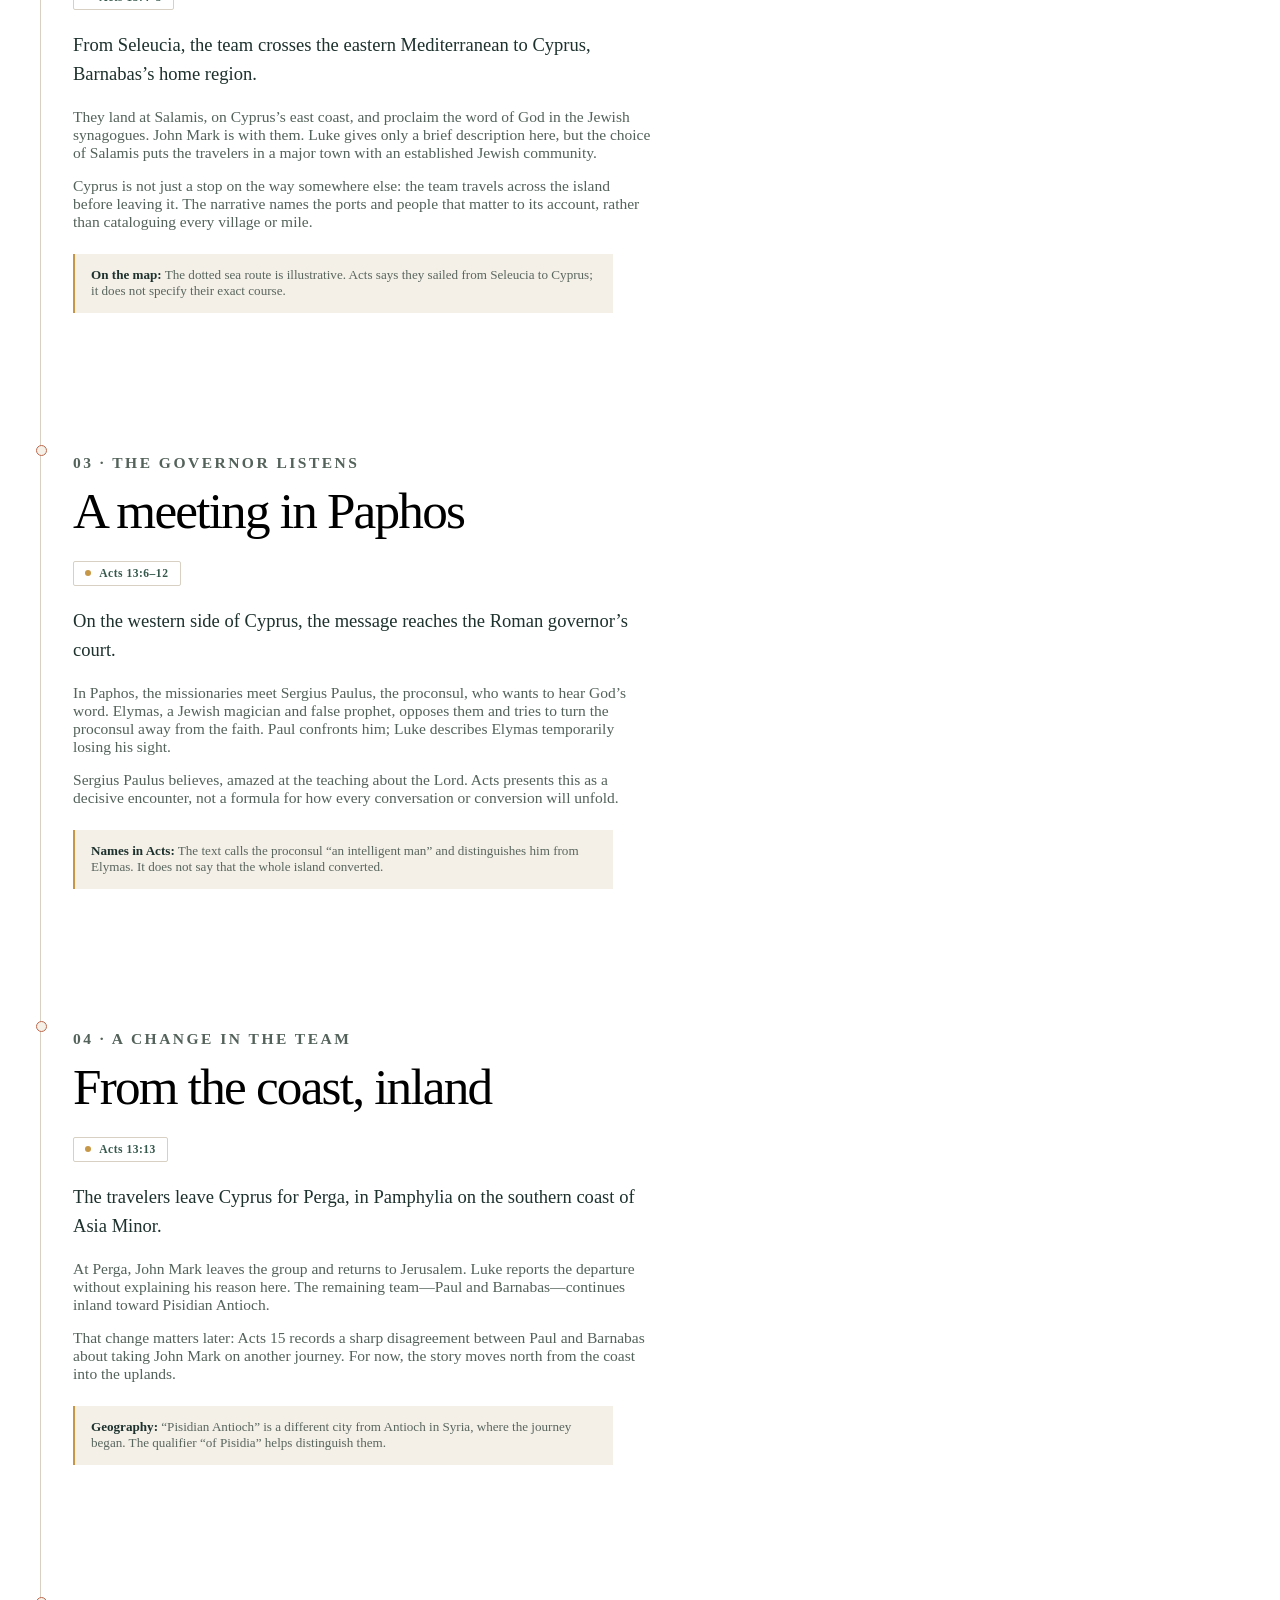
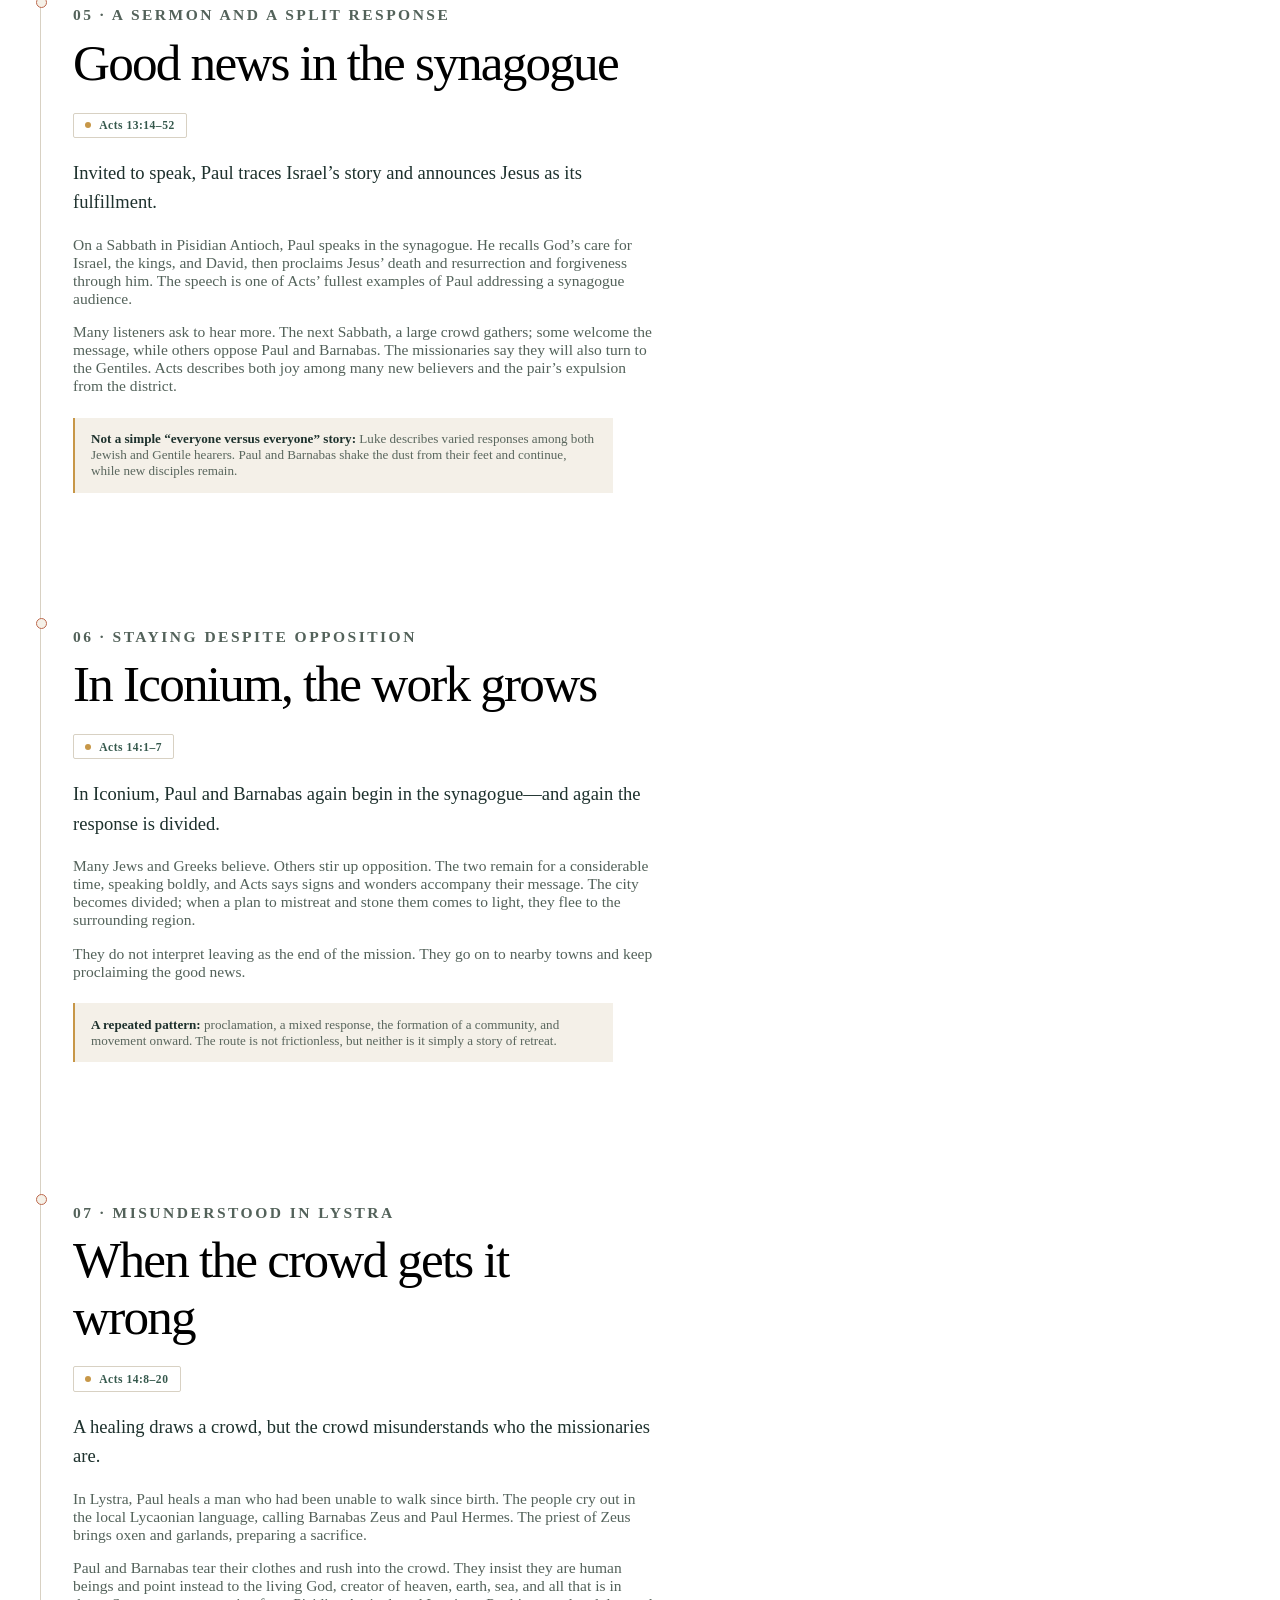
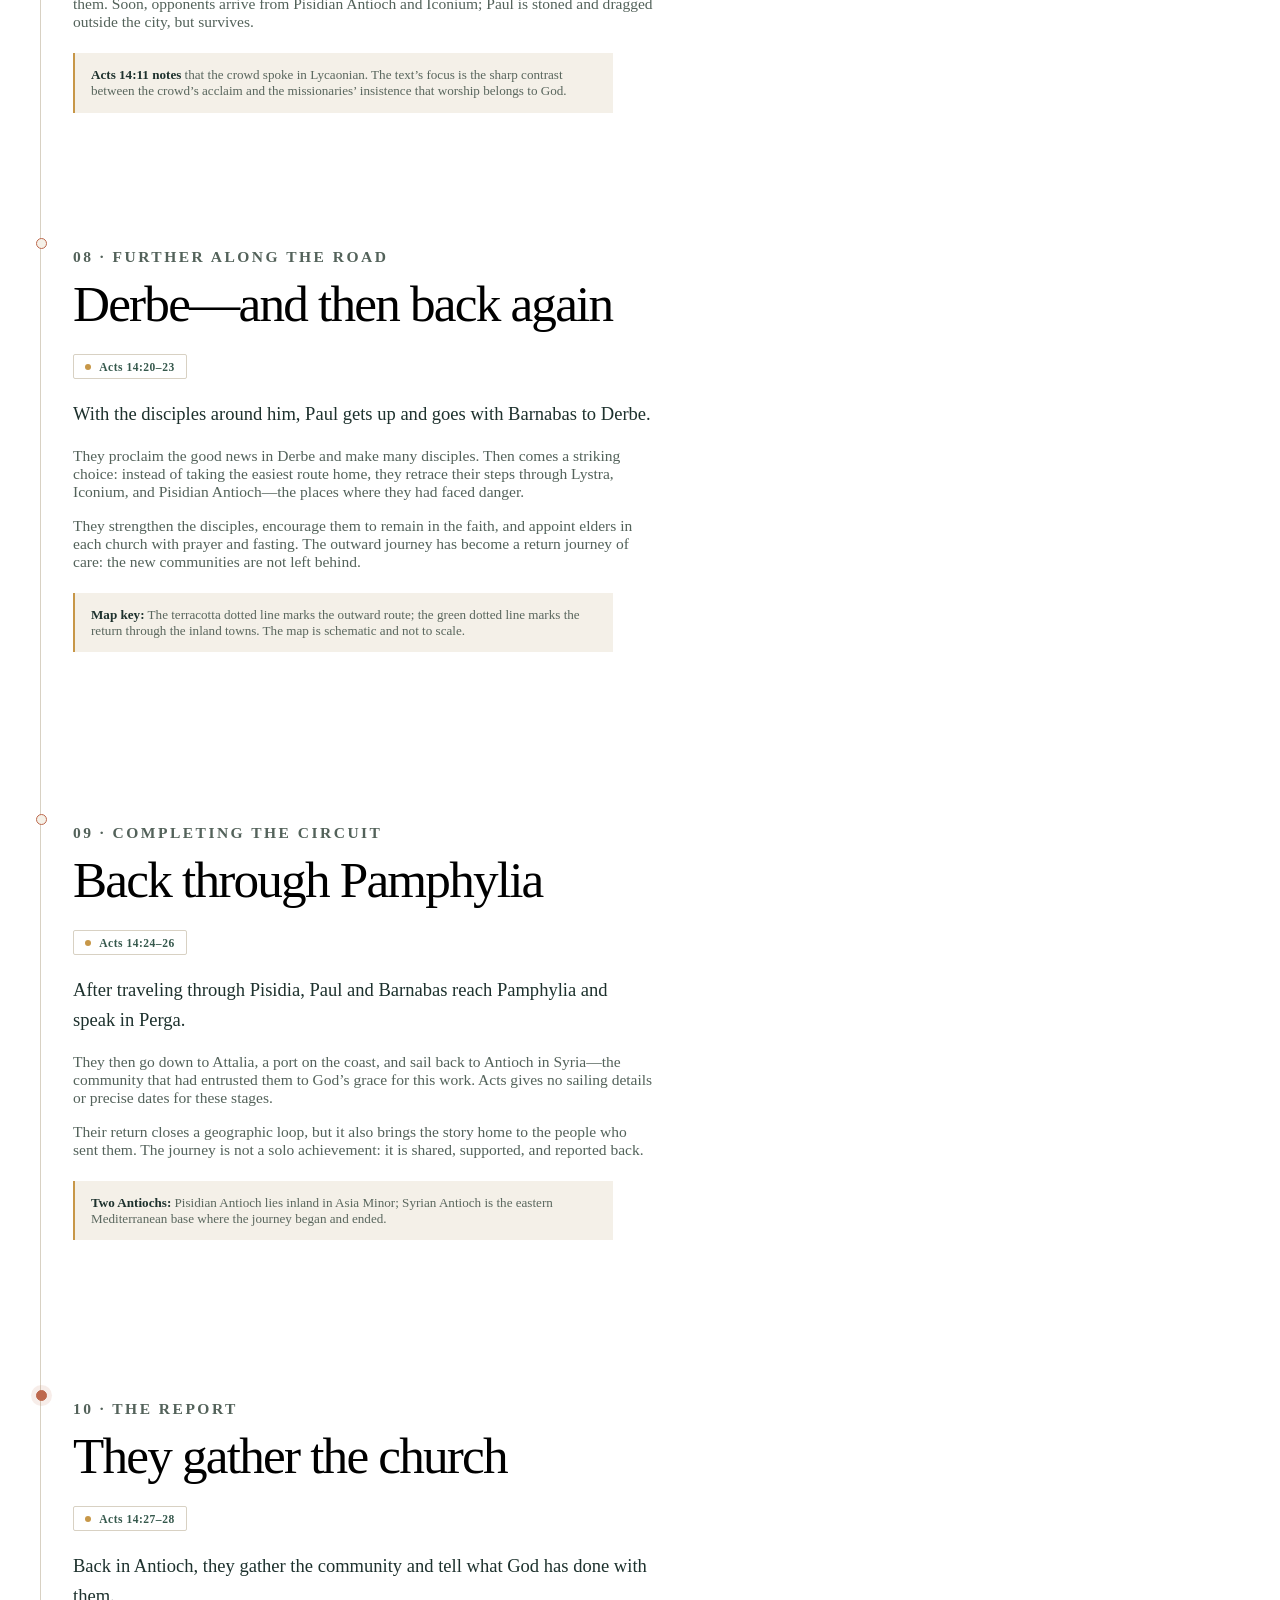
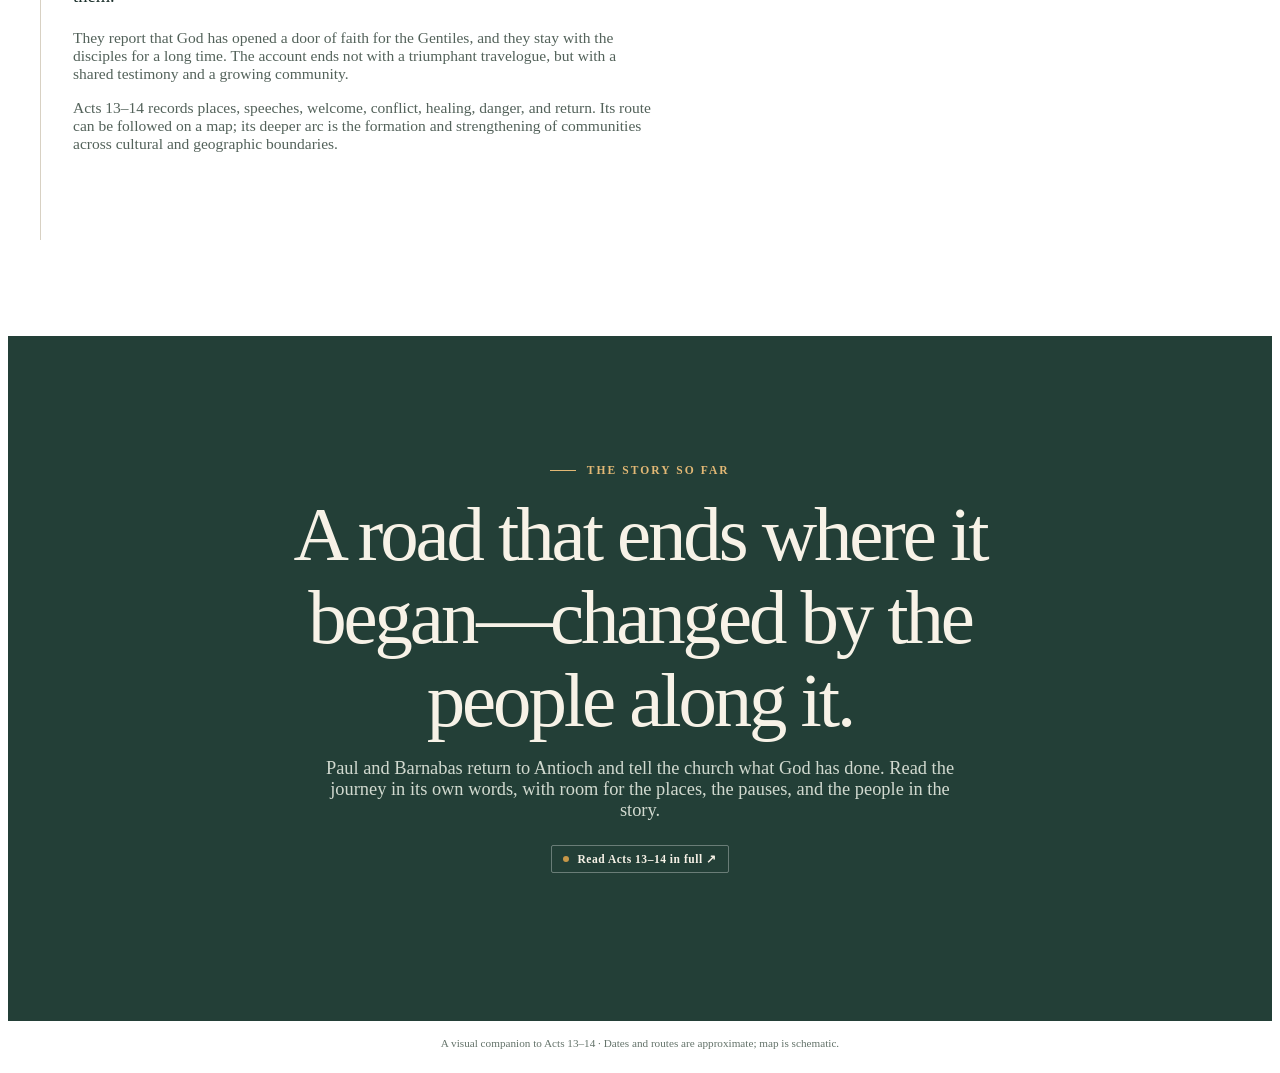
==== commit f76a9874: "Update print statement from 'Hello' to 'Goodbye'" ====
--- a/index.html
+++ b/index.html
@@ -26,6 +26,7 @@
 
     * { box-sizing: border-box; }
     html { scroll-behavior: smooth; scroll-padding-top: 5rem; }
+    <meta name="google-site-verification" content="s0awgey-ntiGEmROuqfQC4d9ztZXHmbDKSy_yNfXo1c" />
     body {
       margin: 0;
       background: var(--paper);
@@ -728,4 +729,4 @@
     }());
   </script>
 </body>
-</html>+</html>
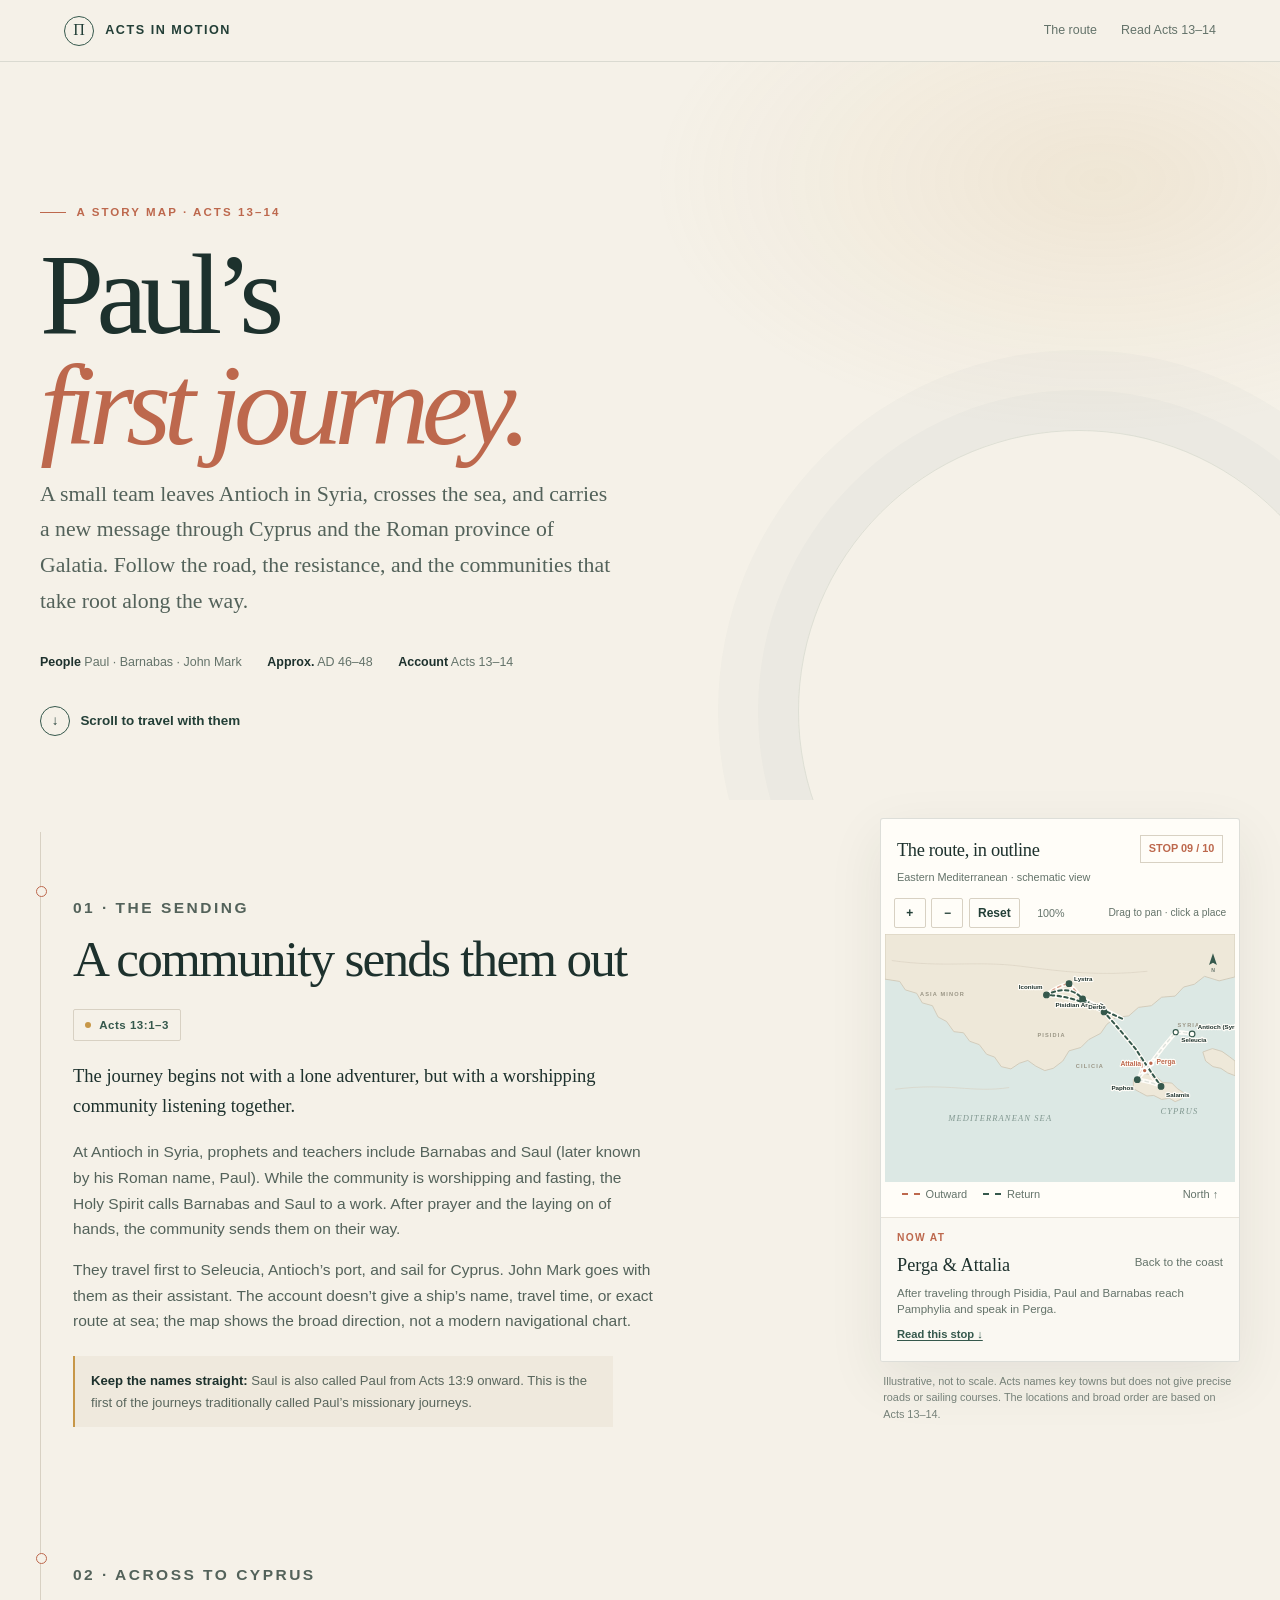
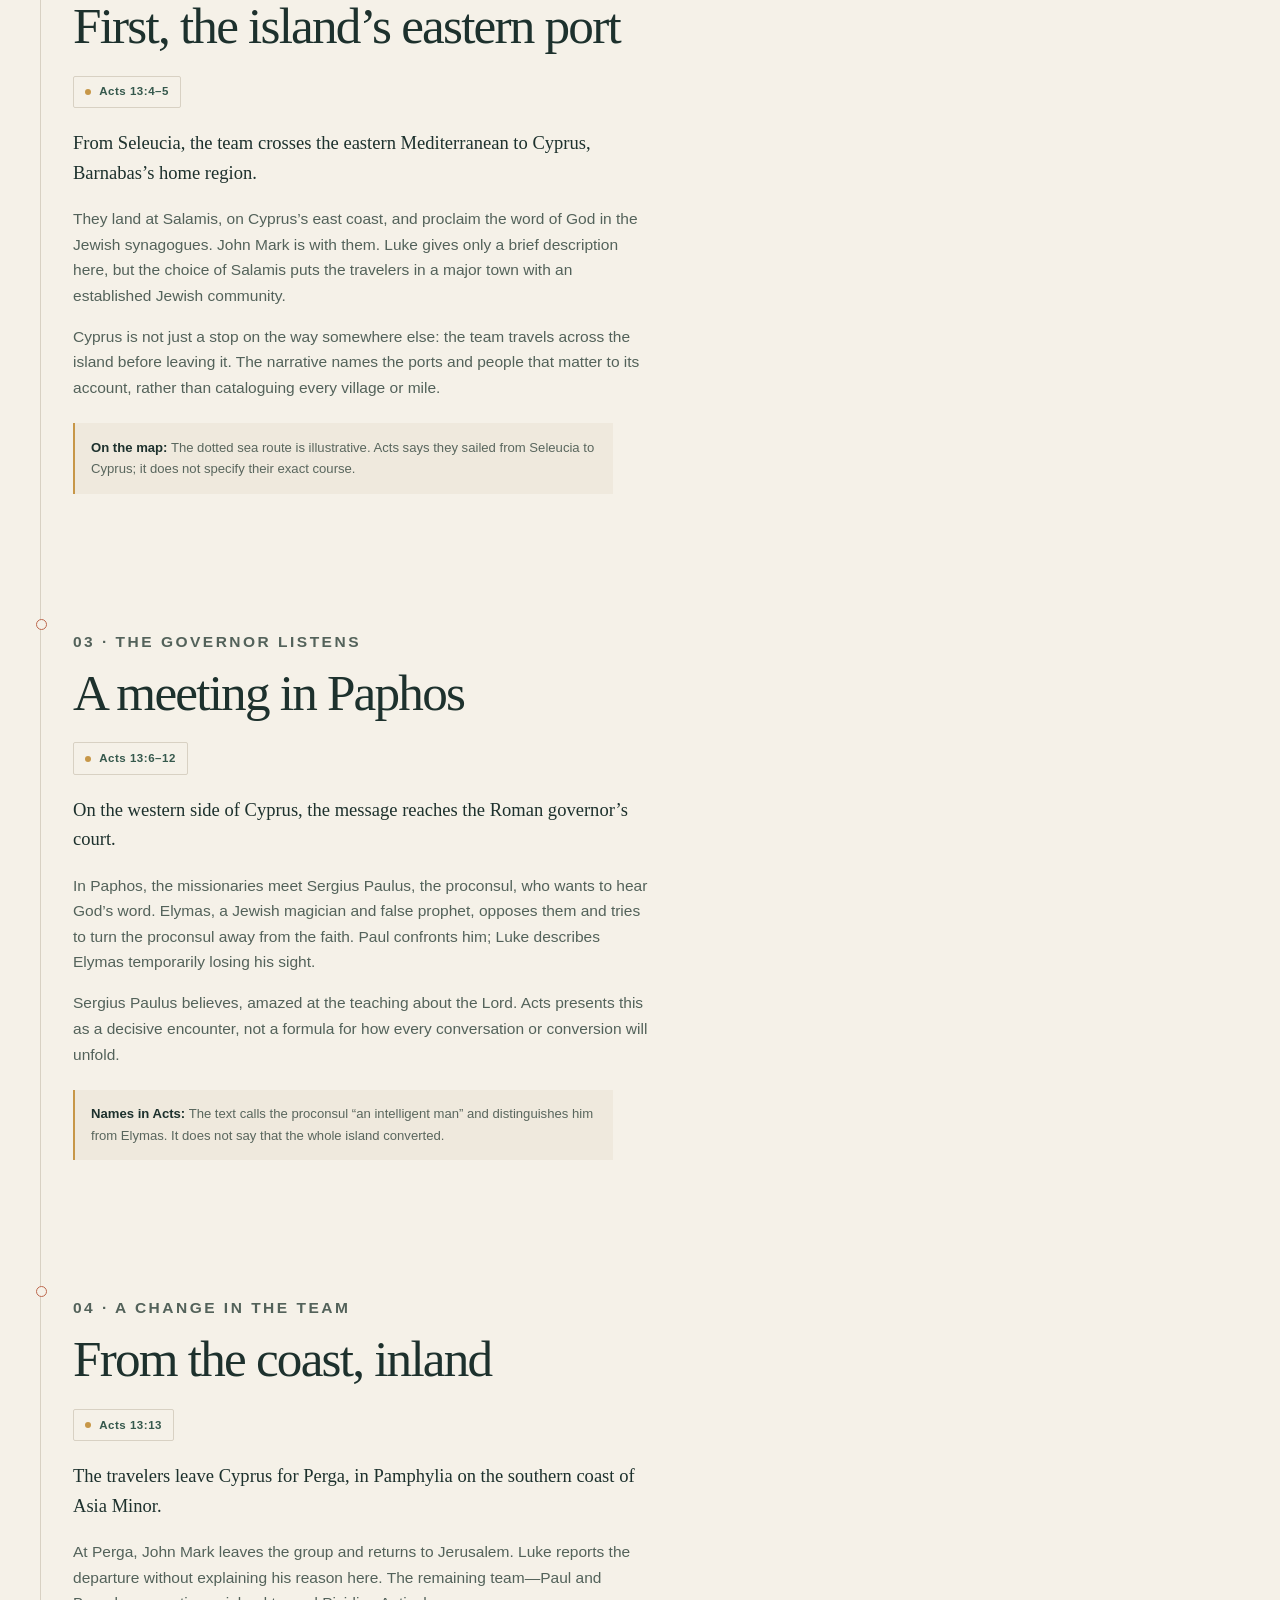
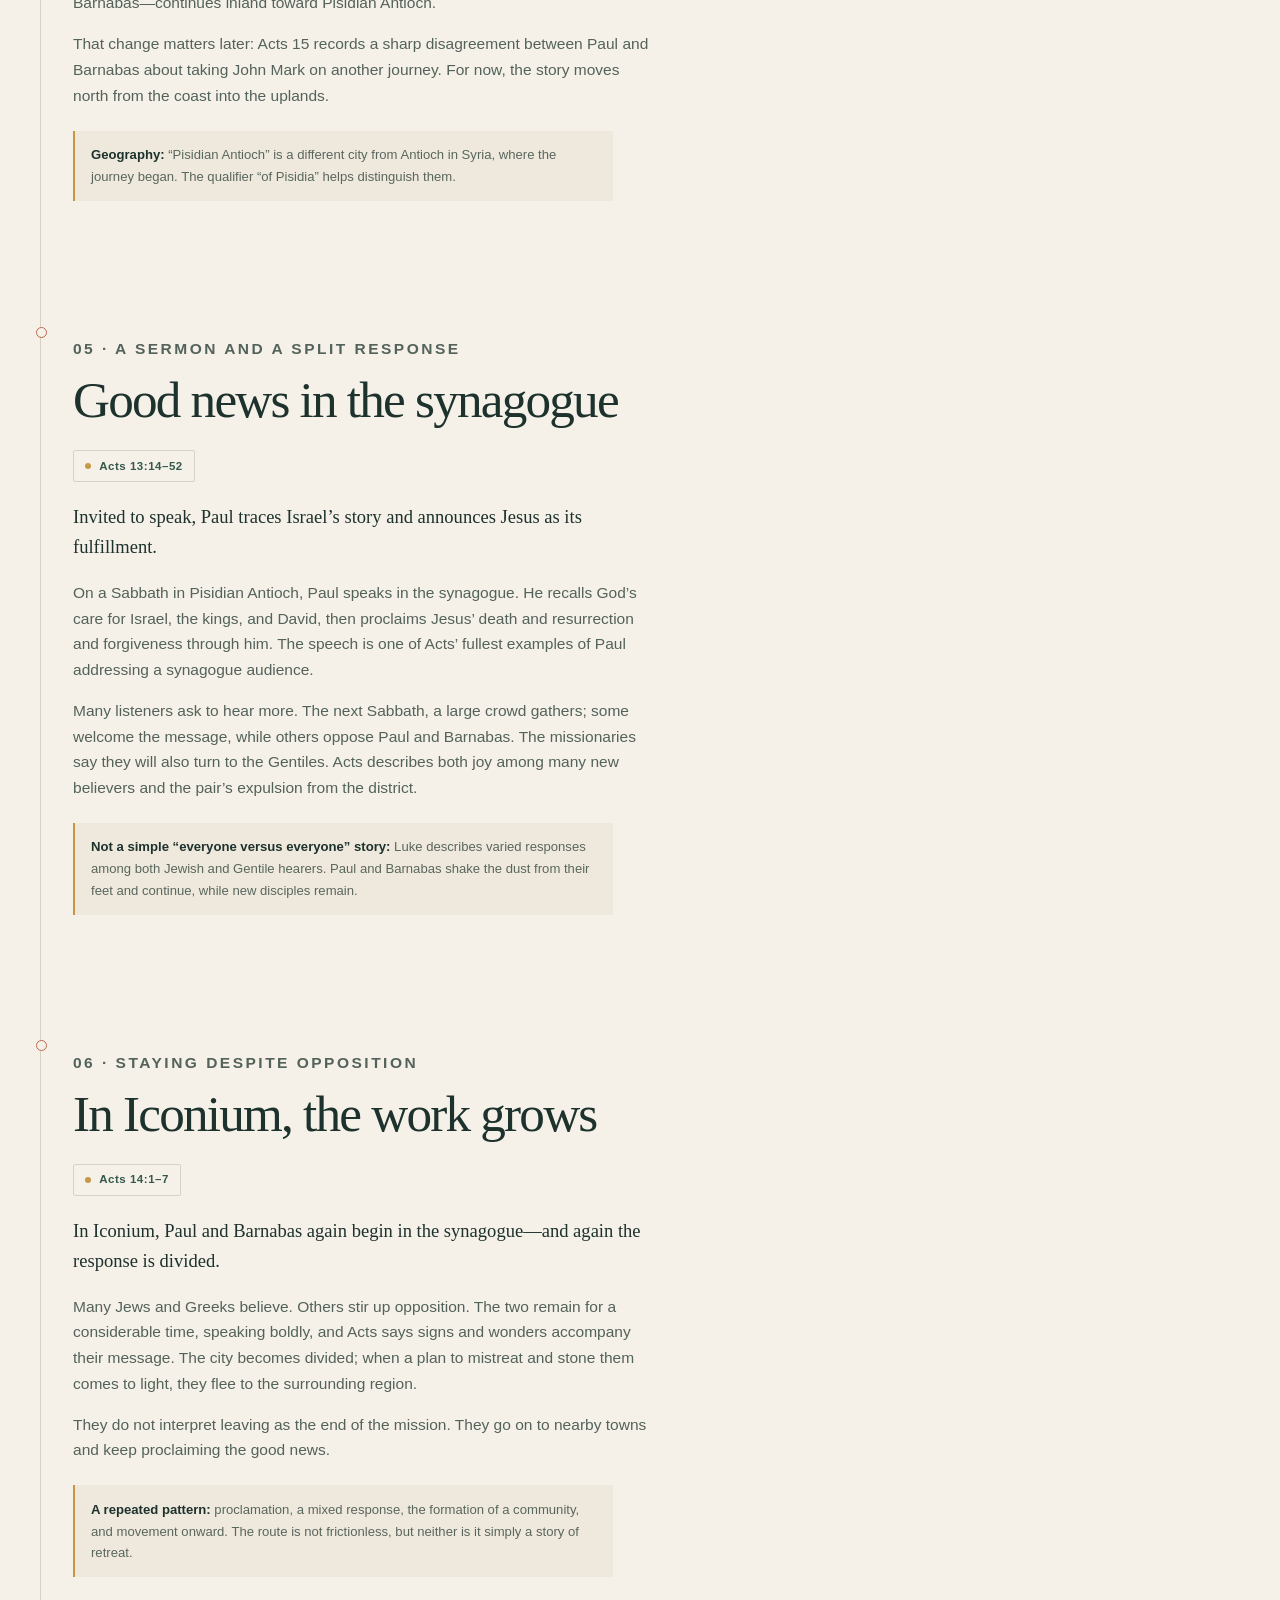
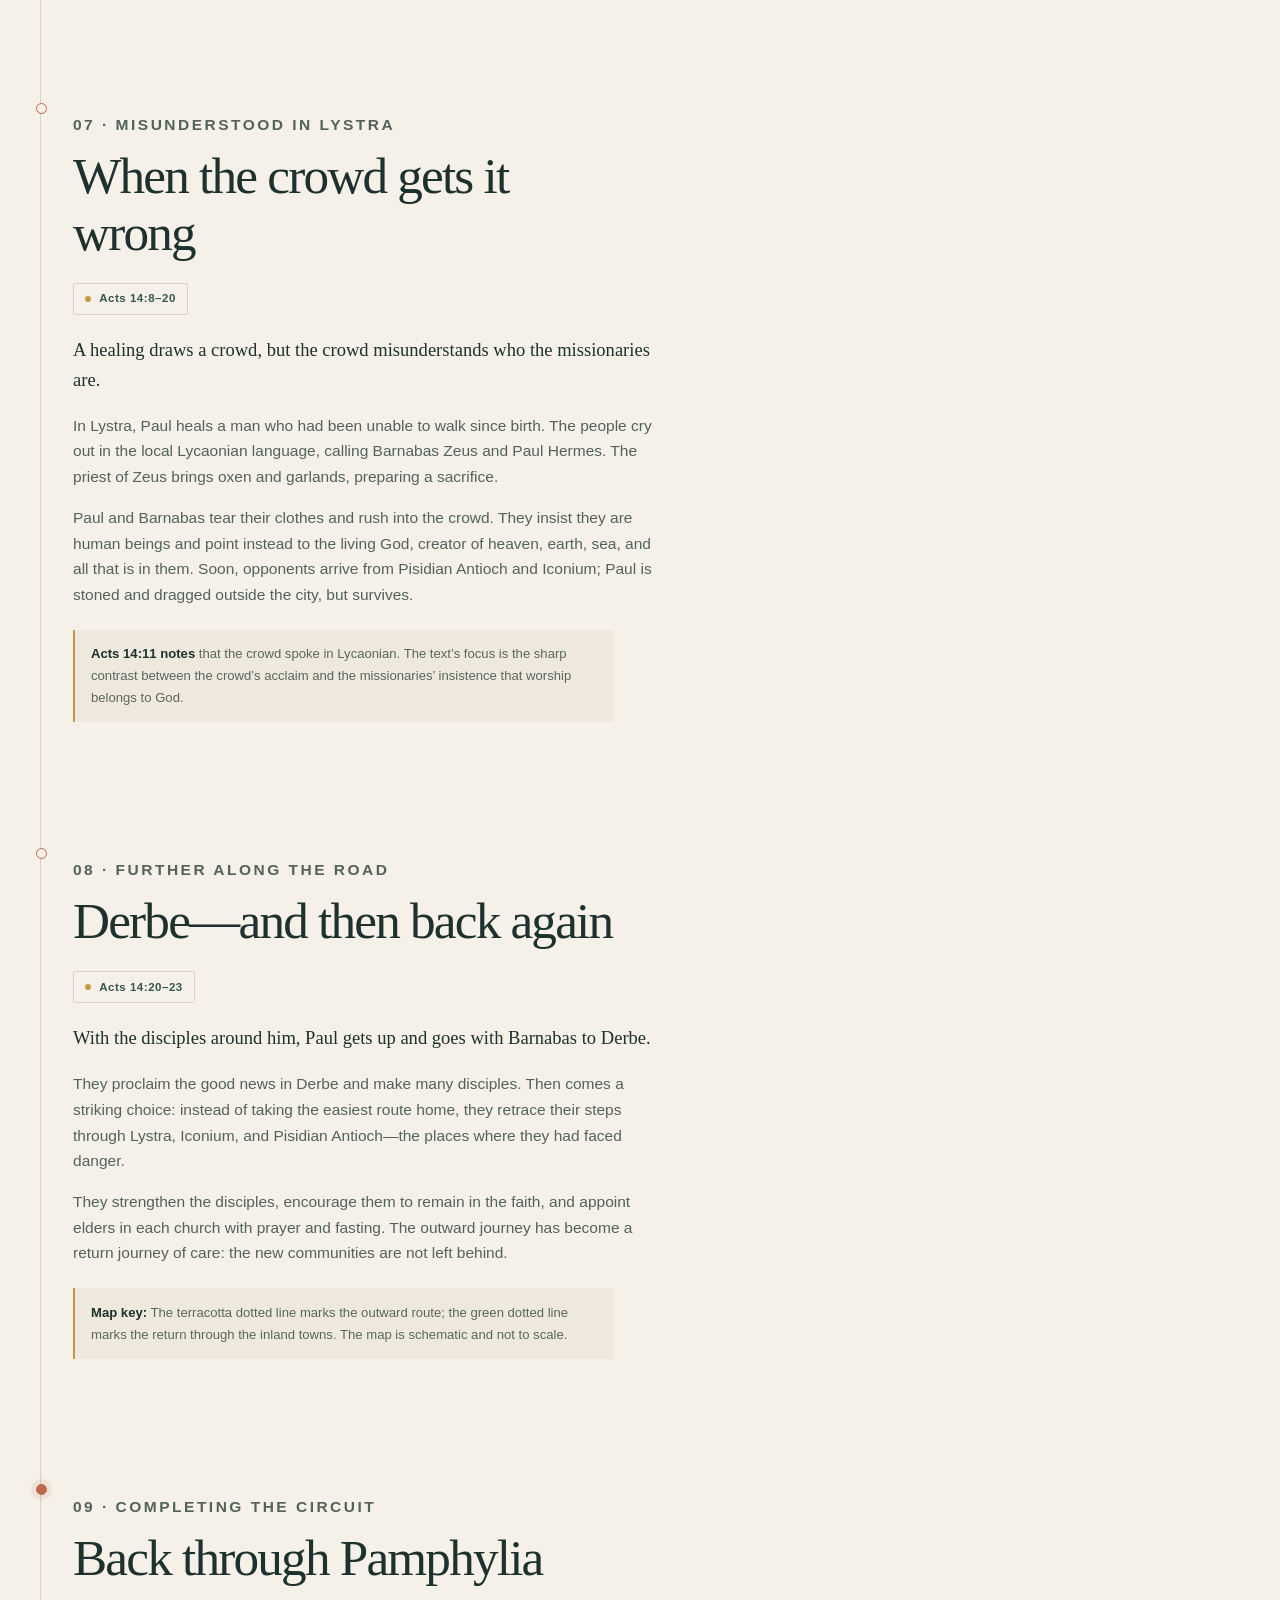
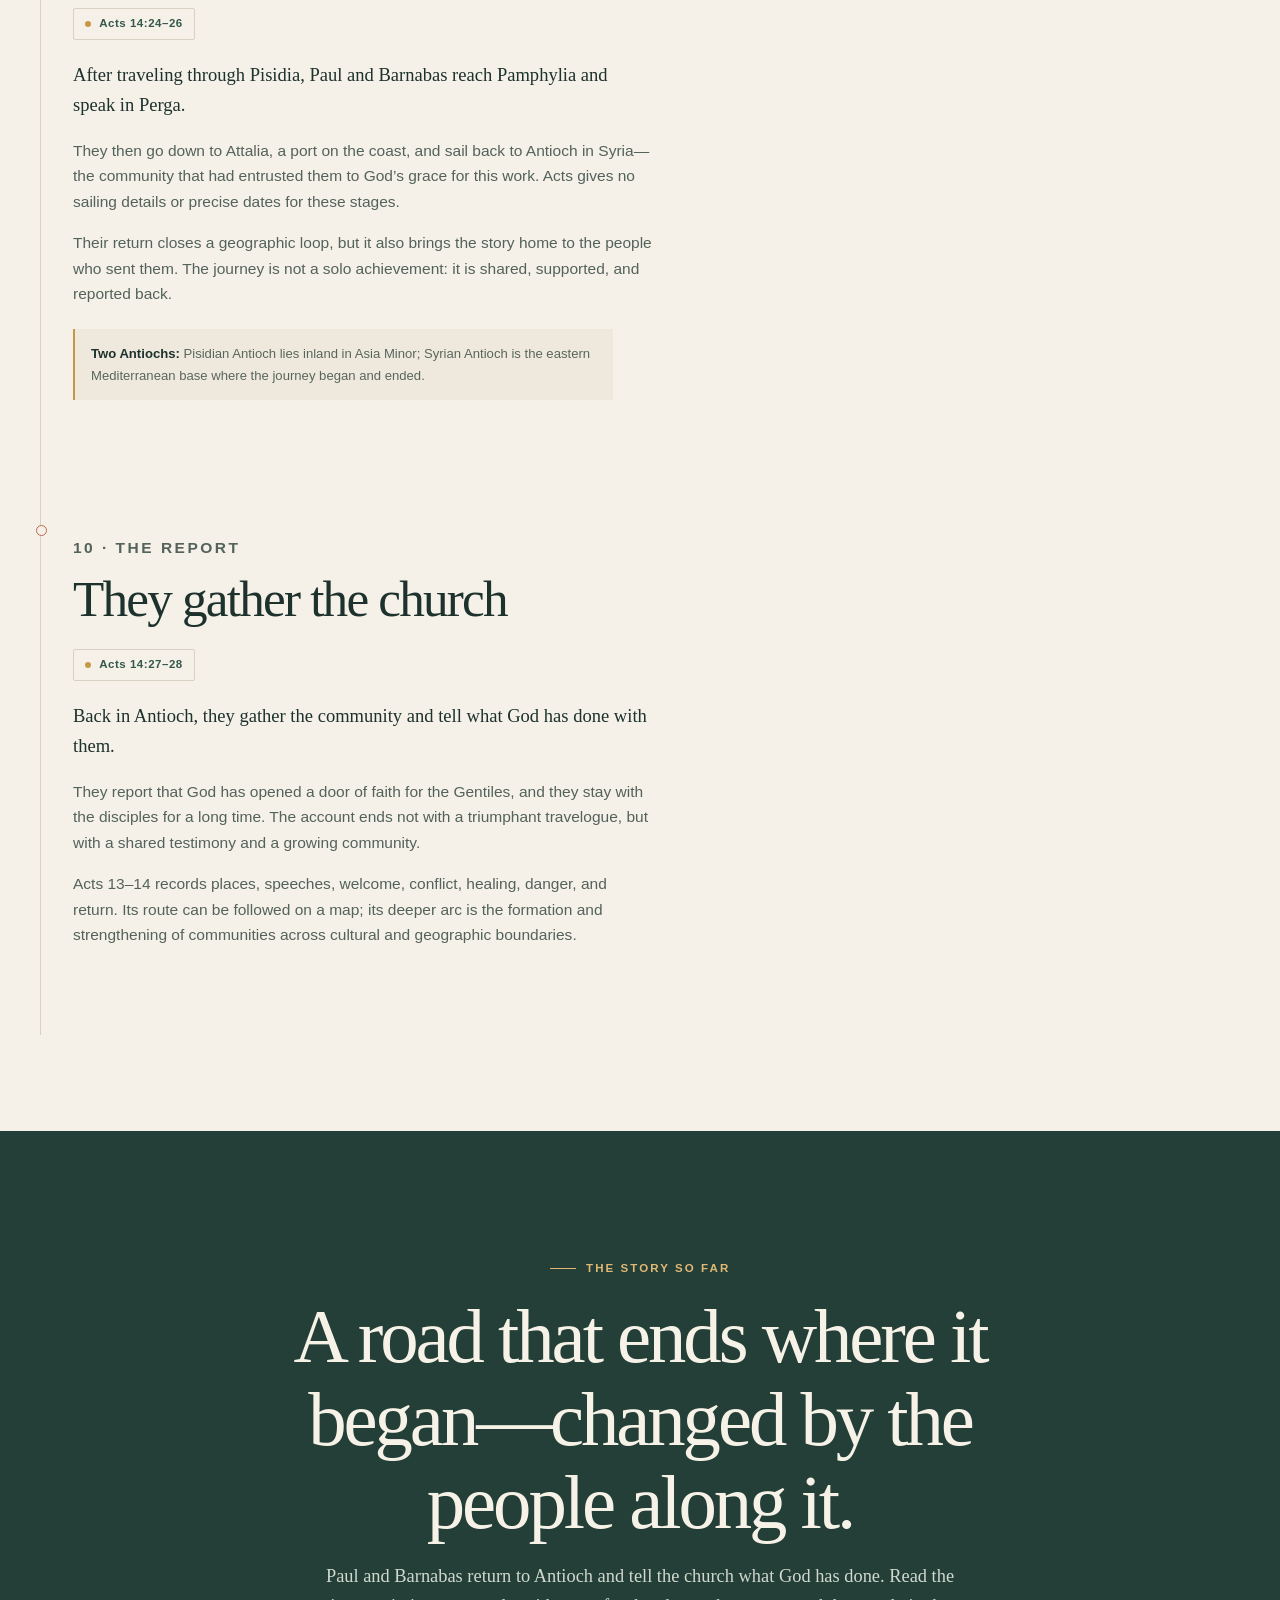
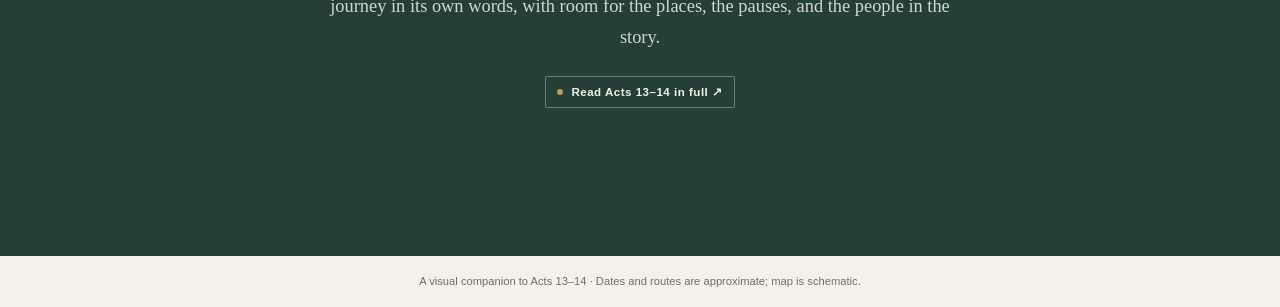
==== commit d596b244: "Update print statement from 'Hello' to 'Goodbye'" ====
--- a/index.html
+++ b/index.html
@@ -26,7 +26,6 @@
 
     * { box-sizing: border-box; }
     html { scroll-behavior: smooth; scroll-padding-top: 5rem; }
-    <meta name="google-site-verification" content="s0awgey-ntiGEmROuqfQC4d9ztZXHmbDKSy_yNfXo1c" />
     body {
       margin: 0;
       background: var(--paper);
